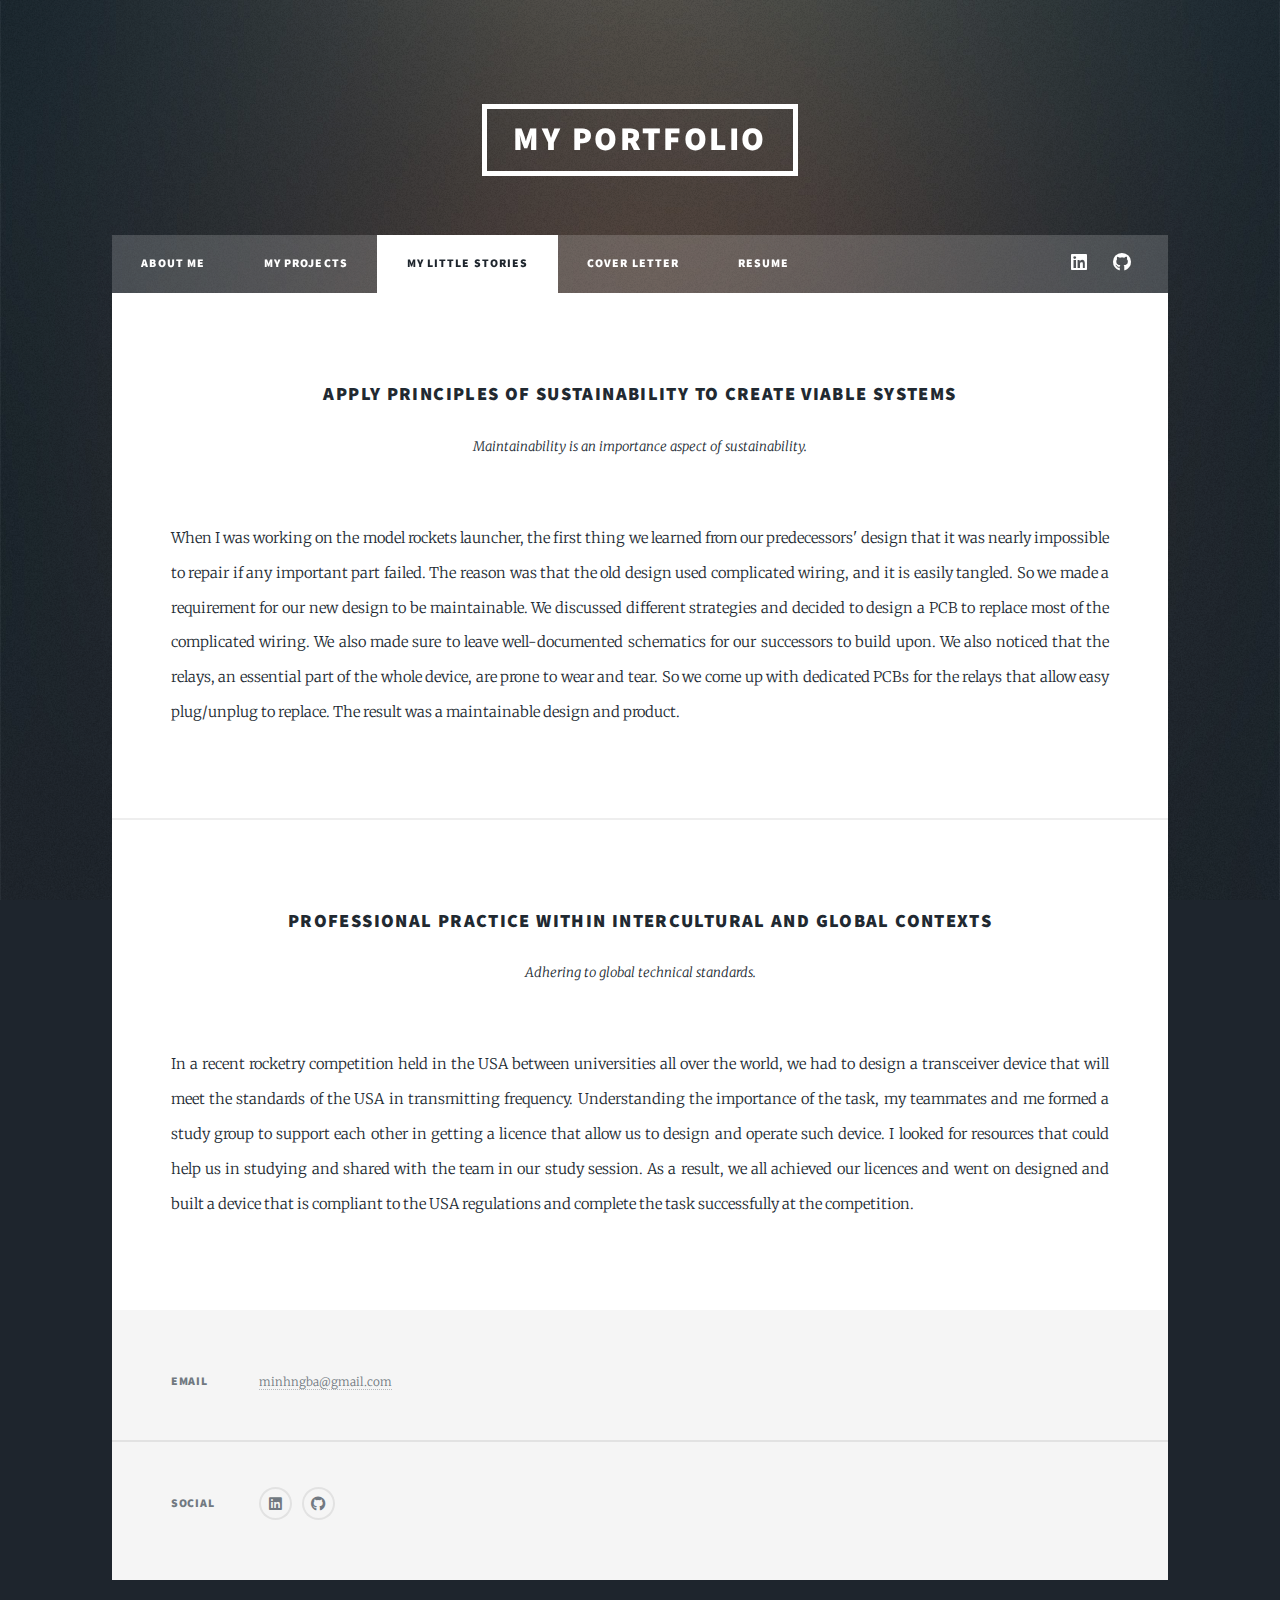
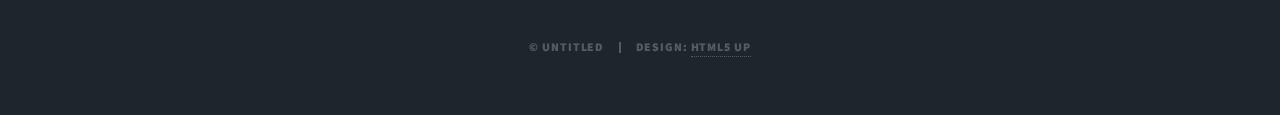
==== stories.html @ f39008ab "1st commit" ====
<!DOCTYPE HTML>
<!--
	Massively by HTML5 UP
	html5up.net | @ajlkn
	Free for personal and commercial use under the CCA 3.0 license (html5up.net/license)
-->
<html>
	<head>
		<title>My stories</title>
		<meta charset="utf-8" />
		<meta name="viewport" content="width=device-width, initial-scale=1, user-scalable=no" />
		<link rel="stylesheet" href="assets/css/main.css" />
		<noscript><link rel="stylesheet" href="assets/css/noscript.css" /></noscript>
	</head>
	<body class="is-preload">

		<!-- Wrapper -->
			<div id="wrapper">

				<!-- Header -->
					<header id="header">
						<a href="index.html" class="logo">My Portfolio</a>
					</header>

				<!-- Nav -->
				<nav id="nav">
					<ul class="links">
						<li><a href="index.html">About Me</a></li>
						<li><a href="projects.html">My Projects</a></li>
						<li class="active"><a href="stories.html">My Little Stories</a></li>
						<li><a href="https://docs.google.com/document/d/e/2PACX-1vR0PUPScKEVkSSMjcFLqyC3E52kQg5OEgjXu6veQxTFwuvLOxJtK1WjEDQee2fl2w/pub">Cover Letter</a></li>
						<li><a href="https://drive.google.com/file/d/1kwdPu90l9FGZ6EifaOuWLUGA2wlmyE1Z/view">Resume</a></li>
					</ul>
					<ul class="icons">
						<li><a href="#" class="icon brands fa-linkedin"><span class="label">Instagram</span></a></li>
						<li><a href="#" class="icon brands fa-github"><span class="label">GitHub</span></a></li>
					</ul>
				</nav>

				<!-- Main -->
					<div id="main">

						<!-- Post -->
							<section class="post">
								<header class="major">
									<h3>Apply principles of sustainability to create viable systems</h3>
									<p>Maintainability is an importance aspect of sustainability.</p>
								</header>
								<p>When I was working on the model rockets launcher, the first thing we learned from our predecessors' design that it was nearly impossible to repair if any important part failed. The reason was that the old design used complicated wiring, and it is easily tangled.
									So we made a requirement for our new design to be maintainable. We discussed different strategies and decided to design a PCB to replace most of the complicated wiring. We also made sure to leave well-documented schematics for our successors to build upon.
									We also noticed that the relays, an essential part of the whole device, are prone to wear and tear. So we come up with dedicated PCBs for the relays that allow easy plug/unplug to replace.
									The result was a maintainable design and product.</p>
							</section>
							<section class="post">
								<header class="major">
									<h3>Professional Practice within intercultural and global contexts</h3>
									<p>Adhering to global technical standards.</p>
								</header>
								<p>In a recent rocketry competition held in the USA between universities all over the world, we had to design a transceiver device that will meet the standards of the USA in transmitting frequency. Understanding the importance of the task, my teammates and me formed a study group to support each other in getting a licence that allow us to design and operate such device. I looked for resources that could help us in studying and shared with the team in our study session. As a result, we all achieved our licences and went on designed and built a device that is compliant to the USA regulations and complete the task successfully at the competition.</p>
							</section>

					</div>

				<!-- Footer -->
				<footer id="footer">
					<section class="split contact">
						<section>
							<h3>Email</h3>
							<p><a href="#">minhngba@gmail.com</a></p>
						</section>
						<section>
							<h3>Social</h3>
							<ul class="icons alt">
								<li><a href="#" class="icon brands alt fa-linkedin"><span class="label">Instagram</span></a></li>
								<li><a href="#" class="icon brands alt fa-github"><span class="label">GitHub</span></a></li>
							</ul>
						</section>
					</section>
				</footer>

			<!-- Copyright -->
				<div id="copyright">
					<ul><li>&copy; Untitled</li><li>Design: <a href="https://html5up.net">HTML5 UP</a></li></ul>
				</div>

		</div>

	<!-- Scripts -->
		<script src="assets/js/jquery.min.js"></script>
		<script src="assets/js/jquery.scrollex.min.js"></script>
		<script src="assets/js/jquery.scrolly.min.js"></script>
		<script src="assets/js/browser.min.js"></script>
		<script src="assets/js/breakpoints.min.js"></script>
		<script src="assets/js/util.js"></script>
		<script src="assets/js/main.js"></script>

</body>
</html>
---- assets/css/main.css ----
@import url(fontawesome-all.min.css);
@import url("https://fonts.googleapis.com/css?family=Merriweather:300,700,300italic,700italic|Source+Sans+Pro:900");

/*
	Massively by HTML5 UP
	html5up.net | @ajlkn
	Free for personal and commercial use under the CCA 3.0 license (html5up.net/license)
*/

html, body, div, span, applet, object,
iframe, h1, h2, h3, h4, h5, h6, p, blockquote,
pre, a, abbr, acronym, address, big, cite,
code, del, dfn, em, img, ins, kbd, q, s, samp,
small, strike, strong, sub, sup, tt, var, b,
u, i, center, dl, dt, dd, ol, ul, li, fieldset,
form, label, legend, table, caption, tbody,
tfoot, thead, tr, th, td, article, aside,
canvas, details, embed, figure, figcaption,
footer, header, hgroup, menu, nav, output, ruby,
section, summary, time, mark, audio, video {
	margin: 0;
	padding: 0;
	border: 0;
	font-size: 100%;
	font: inherit;
	vertical-align: baseline;}

article, aside, details, figcaption, figure,
footer, header, hgroup, menu, nav, section {
	display: block;}

body {
	line-height: 1;
}

ol, ul {
	list-style: none;
}

blockquote, q {
	quotes: none;
}

	blockquote:before, blockquote:after, q:before, q:after {
		content: '';
		content: none;
	}

table {
	border-collapse: collapse;
	border-spacing: 0;
}

body {
	-webkit-text-size-adjust: none;
}

mark {
	background-color: transparent;
	color: inherit;
}

input::-moz-focus-inner {
	border: 0;
	padding: 0;
}

input, select, textarea {
	-moz-appearance: none;
	-webkit-appearance: none;
	-ms-appearance: none;
	appearance: none;
}

/* Basic */

	@-ms-viewport {
		width: device-width;
	}

	body {
		-ms-overflow-style: scrollbar;
	}

	@media screen and (max-width: 480px) {

		html, body {
			min-width: 320px;
		}

	}

	html {
		box-sizing: border-box;
	}

	*, *:before, *:after {
		box-sizing: inherit;
	}

	body {
		background-color: #1e252d;
	}

		body.is-preload *, body.is-preload *:before, body.is-preload *:after {
			-moz-animation: none !important;
			-webkit-animation: none !important;
			-ms-animation: none !important;
			animation: none !important;
			-moz-transition: none !important;
			-webkit-transition: none !important;
			-ms-transition: none !important;
			transition: none !important;
		}

/* Type */

	html {
		font-size: 16pt;
	}

		@media screen and (max-width: 1680px) {

			html {
				font-size: 12pt;
			}

		}

		@media screen and (max-width: 1280px) {

			html {
				font-size: 11pt;
			}

		}

		@media screen and (max-width: 360px) {

			html {
				font-size: 10pt;
			}

		}

	body {
		color: #212931;
	}

	body, input, select, textarea {
		font-family: "Merriweather", Georgia, serif;
		font-weight: 300;
		font-size: 1rem;
		line-height: 2.375;
	}

	a {
		-moz-transition: color 0.2s ease-in-out, background-color 0.2s ease-in-out, border-color 0.2s ease-in-out, box-shadow 0.2s ease-in-out;
		-webkit-transition: color 0.2s ease-in-out, background-color 0.2s ease-in-out, border-color 0.2s ease-in-out, box-shadow 0.2s ease-in-out;
		-ms-transition: color 0.2s ease-in-out, background-color 0.2s ease-in-out, border-color 0.2s ease-in-out, box-shadow 0.2s ease-in-out;
		transition: color 0.2s ease-in-out, background-color 0.2s ease-in-out, border-color 0.2s ease-in-out, box-shadow 0.2s ease-in-out;
		border-bottom: dotted 1px;
		text-decoration: none;
	}

		a:hover {
			border-bottom-color: transparent;
		}

	strong, b {
		font-weight: 600;
	}

	em, i {
		font-style: italic;
	}

	p {
		text-align: justify;
		margin: 0 0 2rem 0;
	}

	h1, h2, h3, h4, h5, h6 {
		font-family: "Source Sans Pro", Helvetica, sans-serif;
		font-weight: 900;
		line-height: 1.5;
		letter-spacing: 0.075em;
		text-transform: uppercase;
		margin: 0 0 1rem 0;
	}

		h1 a, h2 a, h3 a, h4 a, h5 a, h6 a {
			border-bottom: 0;
			color: inherit;
			text-decoration: none;
		}

	h1 {
		font-size: 4rem;
		line-height: 1.1;
		margin: 0 0 2rem 0;
	}

	h2 {
		font-size: 1.75rem;
		line-height: 1.3;
		margin: 0 0 1.5rem 0;
	}

	h3 {
		font-size: 1.25rem;
		margin: 0 0 1.5rem 0;
	}

	h4 {
		font-size: 1rem;
	}

	h5 {
		font-size: 0.9rem;
	}

	h6 {
		font-size: 0.8rem;
	}

	sub {
		font-size: 0.8rem;
		position: relative;
		top: 0.5rem;
	}

	sup {
		font-size: 0.8rem;
		position: relative;
		top: -0.5rem;
	}

	blockquote {
		border-left: solid 4px;
		font-style: italic;
		margin: 0 0 2rem 0;
		padding: 0.5rem 0 0.5rem 2rem;
	}

	code {
		border: solid 2px;
		font-family: "Courier New", monospace;
		font-size: 0.9rem;
		margin: 0 0.25rem;
		padding: 0.25rem 0.65rem;
	}

	pre {
		-webkit-overflow-scrolling: touch;
		font-family: "Courier New", monospace;
		font-size: 0.9rem;
		margin: 0 0 2rem 0;
	}

		pre code {
			display: block;
			line-height: 1.75;
			padding: 1rem 1.5rem;
			overflow-x: auto;
		}

	hr {
		border: 0;
		border-bottom: solid 2px;
		margin: 3rem 0;
	}

		hr.major {
			margin: 5rem 0;
		}

	.align-left {
		text-align: left;
	}

	.align-center {
		text-align: center;
	}

	.align-right {
		text-align: right;
	}

	input, select, textarea {
		color: #212931;
	}

	a {
		color: #212931;
		border-bottom-color: rgba(33, 41, 49, 0.5);
	}

		a:hover {
			border-bottom-color: transparent;
			color: #18bfef !important;
		}

	strong, b {
		color: #212931;
	}

	h1, h2, h3, h4, h5, h6 {
		color: #212931;
	}

	blockquote {
		border-left-color: #eeeeee;
	}

	code {
		background: rgba(220, 220, 220, 0.25);
		border-color: #eeeeee;
	}

	hr {
		border-bottom-color: #eeeeee;
	}

/* Row */

	.row {
		display: flex;
		flex-wrap: wrap;
		box-sizing: border-box;
		align-items: stretch;
	}

		.row > * {
			box-sizing: border-box;
		}

		.row.gtr-uniform > * > :last-child {
			margin-bottom: 0;
		}

		.row.aln-left {
			justify-content: flex-start;
		}

		.row.aln-center {
			justify-content: center;
		}

		.row.aln-right {
			justify-content: flex-end;
		}

		.row.aln-top {
			align-items: flex-start;
		}

		.row.aln-middle {
			align-items: center;
		}

		.row.aln-bottom {
			align-items: flex-end;
		}

		.row > .imp {
			order: -1;
		}

		.row > .col-1 {
			width: 8.33333%;
		}

		.row > .off-1 {
			margin-left: 8.33333%;
		}

		.row > .col-2 {
			width: 16.66667%;
		}

		.row > .off-2 {
			margin-left: 16.66667%;
		}

		.row > .col-3 {
			width: 25%;
		}

		.row > .off-3 {
			margin-left: 25%;
		}

		.row > .col-4 {
			width: 33.33333%;
		}

		.row > .off-4 {
			margin-left: 33.33333%;
		}

		.row > .col-5 {
			width: 41.66667%;
		}

		.row > .off-5 {
			margin-left: 41.66667%;
		}

		.row > .col-6 {
			width: 50%;
		}

		.row > .off-6 {
			margin-left: 50%;
		}

		.row > .col-7 {
			width: 58.33333%;
		}

		.row > .off-7 {
			margin-left: 58.33333%;
		}

		.row > .col-8 {
			width: 66.66667%;
		}

		.row > .off-8 {
			margin-left: 66.66667%;
		}

		.row > .col-9 {
			width: 75%;
		}

		.row > .off-9 {
			margin-left: 75%;
		}

		.row > .col-10 {
			width: 83.33333%;
		}

		.row > .off-10 {
			margin-left: 83.33333%;
		}

		.row > .col-11 {
			width: 91.66667%;
		}

		.row > .off-11 {
			margin-left: 91.66667%;
		}

		.row > .col-12 {
			width: 100%;
		}

		.row > .off-12 {
			margin-left: 100%;
		}

		.row.gtr-0 {
			margin-top: 0;
			margin-left: 0rem;
		}

			.row.gtr-0 > * {
				padding: 0 0 0 0rem;
			}

			.row.gtr-0.gtr-uniform {
				margin-top: 0rem;
			}

				.row.gtr-0.gtr-uniform > * {
					padding-top: 0rem;
				}

		.row.gtr-25 {
			margin-top: 0;
			margin-left: -0.375rem;
		}

			.row.gtr-25 > * {
				padding: 0 0 0 0.375rem;
			}

			.row.gtr-25.gtr-uniform {
				margin-top: -0.375rem;
			}

				.row.gtr-25.gtr-uniform > * {
					padding-top: 0.375rem;
				}

		.row.gtr-50 {
			margin-top: 0;
			margin-left: -0.75rem;
		}

			.row.gtr-50 > * {
				padding: 0 0 0 0.75rem;
			}

			.row.gtr-50.gtr-uniform {
				margin-top: -0.75rem;
			}

				.row.gtr-50.gtr-uniform > * {
					padding-top: 0.75rem;
				}

		.row {
			margin-top: 0;
			margin-left: -1.5rem;
		}

			.row > * {
				padding: 0 0 0 1.5rem;
			}

			.row.gtr-uniform {
				margin-top: -1.5rem;
			}

				.row.gtr-uniform > * {
					padding-top: 1.5rem;
				}

		.row.gtr-150 {
			margin-top: 0;
			margin-left: -2.25rem;
		}

			.row.gtr-150 > * {
				padding: 0 0 0 2.25rem;
			}

			.row.gtr-150.gtr-uniform {
				margin-top: -2.25rem;
			}

				.row.gtr-150.gtr-uniform > * {
					padding-top: 2.25rem;
				}

		.row.gtr-200 {
			margin-top: 0;
			margin-left: -3rem;
		}

			.row.gtr-200 > * {
				padding: 0 0 0 3rem;
			}

			.row.gtr-200.gtr-uniform {
				margin-top: -3rem;
			}

				.row.gtr-200.gtr-uniform > * {
					padding-top: 3rem;
				}

		@media screen and (max-width: 1680px) {

			.row {
				display: flex;
				flex-wrap: wrap;
				box-sizing: border-box;
				align-items: stretch;
			}

				.row > * {
					box-sizing: border-box;
				}

				.row.gtr-uniform > * > :last-child {
					margin-bottom: 0;
				}

				.row.aln-left {
					justify-content: flex-start;
				}

				.row.aln-center {
					justify-content: center;
				}

				.row.aln-right {
					justify-content: flex-end;
				}

				.row.aln-top {
					align-items: flex-start;
				}

				.row.aln-middle {
					align-items: center;
				}

				.row.aln-bottom {
					align-items: flex-end;
				}

				.row > .imp-xlarge {
					order: -1;
				}

				.row > .col-1-xlarge {
					width: 8.33333%;
				}

				.row > .off-1-xlarge {
					margin-left: 8.33333%;
				}

				.row > .col-2-xlarge {
					width: 16.66667%;
				}

				.row > .off-2-xlarge {
					margin-left: 16.66667%;
				}

				.row > .col-3-xlarge {
					width: 25%;
				}

				.row > .off-3-xlarge {
					margin-left: 25%;
				}

				.row > .col-4-xlarge {
					width: 33.33333%;
				}

				.row > .off-4-xlarge {
					margin-left: 33.33333%;
				}

				.row > .col-5-xlarge {
					width: 41.66667%;
				}

				.row > .off-5-xlarge {
					margin-left: 41.66667%;
				}

				.row > .col-6-xlarge {
					width: 50%;
				}

				.row > .off-6-xlarge {
					margin-left: 50%;
				}

				.row > .col-7-xlarge {
					width: 58.33333%;
				}

				.row > .off-7-xlarge {
					margin-left: 58.33333%;
				}

				.row > .col-8-xlarge {
					width: 66.66667%;
				}

				.row > .off-8-xlarge {
					margin-left: 66.66667%;
				}

				.row > .col-9-xlarge {
					width: 75%;
				}

				.row > .off-9-xlarge {
					margin-left: 75%;
				}

				.row > .col-10-xlarge {
					width: 83.33333%;
				}

				.row > .off-10-xlarge {
					margin-left: 83.33333%;
				}

				.row > .col-11-xlarge {
					width: 91.66667%;
				}

				.row > .off-11-xlarge {
					margin-left: 91.66667%;
				}

				.row > .col-12-xlarge {
					width: 100%;
				}

				.row > .off-12-xlarge {
					margin-left: 100%;
				}

				.row.gtr-0 {
					margin-top: 0;
					margin-left: 0rem;
				}

					.row.gtr-0 > * {
						padding: 0 0 0 0rem;
					}

					.row.gtr-0.gtr-uniform {
						margin-top: 0rem;
					}

						.row.gtr-0.gtr-uniform > * {
							padding-top: 0rem;
						}

				.row.gtr-25 {
					margin-top: 0;
					margin-left: -0.375rem;
				}

					.row.gtr-25 > * {
						padding: 0 0 0 0.375rem;
					}

					.row.gtr-25.gtr-uniform {
						margin-top: -0.375rem;
					}

						.row.gtr-25.gtr-uniform > * {
							padding-top: 0.375rem;
						}

				.row.gtr-50 {
					margin-top: 0;
					margin-left: -0.75rem;
				}

					.row.gtr-50 > * {
						padding: 0 0 0 0.75rem;
					}

					.row.gtr-50.gtr-uniform {
						margin-top: -0.75rem;
					}

						.row.gtr-50.gtr-uniform > * {
							padding-top: 0.75rem;
						}

				.row {
					margin-top: 0;
					margin-left: -1.5rem;
				}

					.row > * {
						padding: 0 0 0 1.5rem;
					}

					.row.gtr-uniform {
						margin-top: -1.5rem;
					}

						.row.gtr-uniform > * {
							padding-top: 1.5rem;
						}

				.row.gtr-150 {
					margin-top: 0;
					margin-left: -2.25rem;
				}

					.row.gtr-150 > * {
						padding: 0 0 0 2.25rem;
					}

					.row.gtr-150.gtr-uniform {
						margin-top: -2.25rem;
					}

						.row.gtr-150.gtr-uniform > * {
							padding-top: 2.25rem;
						}

				.row.gtr-200 {
					margin-top: 0;
					margin-left: -3rem;
				}

					.row.gtr-200 > * {
						padding: 0 0 0 3rem;
					}

					.row.gtr-200.gtr-uniform {
						margin-top: -3rem;
					}

						.row.gtr-200.gtr-uniform > * {
							padding-top: 3rem;
						}

		}

		@media screen and (max-width: 1280px) {

			.row {
				display: flex;
				flex-wrap: wrap;
				box-sizing: border-box;
				align-items: stretch;
			}

				.row > * {
					box-sizing: border-box;
				}

				.row.gtr-uniform > * > :last-child {
					margin-bottom: 0;
				}

				.row.aln-left {
					justify-content: flex-start;
				}

				.row.aln-center {
					justify-content: center;
				}

				.row.aln-right {
					justify-content: flex-end;
				}

				.row.aln-top {
					align-items: flex-start;
				}

				.row.aln-middle {
					align-items: center;
				}

				.row.aln-bottom {
					align-items: flex-end;
				}

				.row > .imp-large {
					order: -1;
				}

				.row > .col-1-large {
					width: 8.33333%;
				}

				.row > .off-1-large {
					margin-left: 8.33333%;
				}

				.row > .col-2-large {
					width: 16.66667%;
				}

				.row > .off-2-large {
					margin-left: 16.66667%;
				}

				.row > .col-3-large {
					width: 25%;
				}

				.row > .off-3-large {
					margin-left: 25%;
				}

				.row > .col-4-large {
					width: 33.33333%;
				}

				.row > .off-4-large {
					margin-left: 33.33333%;
				}

				.row > .col-5-large {
					width: 41.66667%;
				}

				.row > .off-5-large {
					margin-left: 41.66667%;
				}

				.row > .col-6-large {
					width: 50%;
				}

				.row > .off-6-large {
					margin-left: 50%;
				}

				.row > .col-7-large {
					width: 58.33333%;
				}

				.row > .off-7-large {
					margin-left: 58.33333%;
				}

				.row > .col-8-large {
					width: 66.66667%;
				}

				.row > .off-8-large {
					margin-left: 66.66667%;
				}

				.row > .col-9-large {
					width: 75%;
				}

				.row > .off-9-large {
					margin-left: 75%;
				}

				.row > .col-10-large {
					width: 83.33333%;
				}

				.row > .off-10-large {
					margin-left: 83.33333%;
				}

				.row > .col-11-large {
					width: 91.66667%;
				}

				.row > .off-11-large {
					margin-left: 91.66667%;
				}

				.row > .col-12-large {
					width: 100%;
				}

				.row > .off-12-large {
					margin-left: 100%;
				}

				.row.gtr-0 {
					margin-top: 0;
					margin-left: 0rem;
				}

					.row.gtr-0 > * {
						padding: 0 0 0 0rem;
					}

					.row.gtr-0.gtr-uniform {
						margin-top: 0rem;
					}

						.row.gtr-0.gtr-uniform > * {
							padding-top: 0rem;
						}

				.row.gtr-25 {
					margin-top: 0;
					margin-left: -0.375rem;
				}

					.row.gtr-25 > * {
						padding: 0 0 0 0.375rem;
					}

					.row.gtr-25.gtr-uniform {
						margin-top: -0.375rem;
					}

						.row.gtr-25.gtr-uniform > * {
							padding-top: 0.375rem;
						}

				.row.gtr-50 {
					margin-top: 0;
					margin-left: -0.75rem;
				}

					.row.gtr-50 > * {
						padding: 0 0 0 0.75rem;
					}

					.row.gtr-50.gtr-uniform {
						margin-top: -0.75rem;
					}

						.row.gtr-50.gtr-uniform > * {
							padding-top: 0.75rem;
						}

				.row {
					margin-top: 0;
					margin-left: -1.5rem;
				}

					.row > * {
						padding: 0 0 0 1.5rem;
					}

					.row.gtr-uniform {
						margin-top: -1.5rem;
					}

						.row.gtr-uniform > * {
							padding-top: 1.5rem;
						}

				.row.gtr-150 {
					margin-top: 0;
					margin-left: -2.25rem;
				}

					.row.gtr-150 > * {
						padding: 0 0 0 2.25rem;
					}

					.row.gtr-150.gtr-uniform {
						margin-top: -2.25rem;
					}

						.row.gtr-150.gtr-uniform > * {
							padding-top: 2.25rem;
						}

				.row.gtr-200 {
					margin-top: 0;
					margin-left: -3rem;
				}

					.row.gtr-200 > * {
						padding: 0 0 0 3rem;
					}

					.row.gtr-200.gtr-uniform {
						margin-top: -3rem;
					}

						.row.gtr-200.gtr-uniform > * {
							padding-top: 3rem;
						}

		}

		@media screen and (max-width: 980px) {

			.row {
				display: flex;
				flex-wrap: wrap;
				box-sizing: border-box;
				align-items: stretch;
			}

				.row > * {
					box-sizing: border-box;
				}

				.row.gtr-uniform > * > :last-child {
					margin-bottom: 0;
				}

				.row.aln-left {
					justify-content: flex-start;
				}

				.row.aln-center {
					justify-content: center;
				}

				.row.aln-right {
					justify-content: flex-end;
				}

				.row.aln-top {
					align-items: flex-start;
				}

				.row.aln-middle {
					align-items: center;
				}

				.row.aln-bottom {
					align-items: flex-end;
				}

				.row > .imp-medium {
					order: -1;
				}

				.row > .col-1-medium {
					width: 8.33333%;
				}

				.row > .off-1-medium {
					margin-left: 8.33333%;
				}

				.row > .col-2-medium {
					width: 16.66667%;
				}

				.row > .off-2-medium {
					margin-left: 16.66667%;
				}

				.row > .col-3-medium {
					width: 25%;
				}

				.row > .off-3-medium {
					margin-left: 25%;
				}

				.row > .col-4-medium {
					width: 33.33333%;
				}

				.row > .off-4-medium {
					margin-left: 33.33333%;
				}

				.row > .col-5-medium {
					width: 41.66667%;
				}

				.row > .off-5-medium {
					margin-left: 41.66667%;
				}

				.row > .col-6-medium {
					width: 50%;
				}

				.row > .off-6-medium {
					margin-left: 50%;
				}

				.row > .col-7-medium {
					width: 58.33333%;
				}

				.row > .off-7-medium {
					margin-left: 58.33333%;
				}

				.row > .col-8-medium {
					width: 66.66667%;
				}

				.row > .off-8-medium {
					margin-left: 66.66667%;
				}

				.row > .col-9-medium {
					width: 75%;
				}

				.row > .off-9-medium {
					margin-left: 75%;
				}

				.row > .col-10-medium {
					width: 83.33333%;
				}

				.row > .off-10-medium {
					margin-left: 83.33333%;
				}

				.row > .col-11-medium {
					width: 91.66667%;
				}

				.row > .off-11-medium {
					margin-left: 91.66667%;
				}

				.row > .col-12-medium {
					width: 100%;
				}

				.row > .off-12-medium {
					margin-left: 100%;
				}

				.row.gtr-0 {
					margin-top: 0;
					margin-left: 0rem;
				}

					.row.gtr-0 > * {
						padding: 0 0 0 0rem;
					}

					.row.gtr-0.gtr-uniform {
						margin-top: 0rem;
					}

						.row.gtr-0.gtr-uniform > * {
							padding-top: 0rem;
						}

				.row.gtr-25 {
					margin-top: 0;
					margin-left: -0.375rem;
				}

					.row.gtr-25 > * {
						padding: 0 0 0 0.375rem;
					}

					.row.gtr-25.gtr-uniform {
						margin-top: -0.375rem;
					}

						.row.gtr-25.gtr-uniform > * {
							padding-top: 0.375rem;
						}

				.row.gtr-50 {
					margin-top: 0;
					margin-left: -0.75rem;
				}

					.row.gtr-50 > * {
						padding: 0 0 0 0.75rem;
					}

					.row.gtr-50.gtr-uniform {
						margin-top: -0.75rem;
					}

						.row.gtr-50.gtr-uniform > * {
							padding-top: 0.75rem;
						}

				.row {
					margin-top: 0;
					margin-left: -1.5rem;
				}

					.row > * {
						padding: 0 0 0 1.5rem;
					}

					.row.gtr-uniform {
						margin-top: -1.5rem;
					}

						.row.gtr-uniform > * {
							padding-top: 1.5rem;
						}

				.row.gtr-150 {
					margin-top: 0;
					margin-left: -2.25rem;
				}

					.row.gtr-150 > * {
						padding: 0 0 0 2.25rem;
					}

					.row.gtr-150.gtr-uniform {
						margin-top: -2.25rem;
					}

						.row.gtr-150.gtr-uniform > * {
							padding-top: 2.25rem;
						}

				.row.gtr-200 {
					margin-top: 0;
					margin-left: -3rem;
				}

					.row.gtr-200 > * {
						padding: 0 0 0 3rem;
					}

					.row.gtr-200.gtr-uniform {
						margin-top: -3rem;
					}

						.row.gtr-200.gtr-uniform > * {
							padding-top: 3rem;
						}

		}

		@media screen and (max-width: 736px) {

			.row {
				display: flex;
				flex-wrap: wrap;
				box-sizing: border-box;
				align-items: stretch;
			}

				.row > * {
					box-sizing: border-box;
				}

				.row.gtr-uniform > * > :last-child {
					margin-bottom: 0;
				}

				.row.aln-left {
					justify-content: flex-start;
				}

				.row.aln-center {
					justify-content: center;
				}

				.row.aln-right {
					justify-content: flex-end;
				}

				.row.aln-top {
					align-items: flex-start;
				}

				.row.aln-middle {
					align-items: center;
				}

				.row.aln-bottom {
					align-items: flex-end;
				}

				.row > .imp-small {
					order: -1;
				}

				.row > .col-1-small {
					width: 8.33333%;
				}

				.row > .off-1-small {
					margin-left: 8.33333%;
				}

				.row > .col-2-small {
					width: 16.66667%;
				}

				.row > .off-2-small {
					margin-left: 16.66667%;
				}

				.row > .col-3-small {
					width: 25%;
				}

				.row > .off-3-small {
					margin-left: 25%;
				}

				.row > .col-4-small {
					width: 33.33333%;
				}

				.row > .off-4-small {
					margin-left: 33.33333%;
				}

				.row > .col-5-small {
					width: 41.66667%;
				}

				.row > .off-5-small {
					margin-left: 41.66667%;
				}

				.row > .col-6-small {
					width: 50%;
				}

				.row > .off-6-small {
					margin-left: 50%;
				}

				.row > .col-7-small {
					width: 58.33333%;
				}

				.row > .off-7-small {
					margin-left: 58.33333%;
				}

				.row > .col-8-small {
					width: 66.66667%;
				}

				.row > .off-8-small {
					margin-left: 66.66667%;
				}

				.row > .col-9-small {
					width: 75%;
				}

				.row > .off-9-small {
					margin-left: 75%;
				}

				.row > .col-10-small {
					width: 83.33333%;
				}

				.row > .off-10-small {
					margin-left: 83.33333%;
				}

				.row > .col-11-small {
					width: 91.66667%;
				}

				.row > .off-11-small {
					margin-left: 91.66667%;
				}

				.row > .col-12-small {
					width: 100%;
				}

				.row > .off-12-small {
					margin-left: 100%;
				}

				.row.gtr-0 {
					margin-top: 0;
					margin-left: 0rem;
				}

					.row.gtr-0 > * {
						padding: 0 0 0 0rem;
					}

					.row.gtr-0.gtr-uniform {
						margin-top: 0rem;
					}

						.row.gtr-0.gtr-uniform > * {
							padding-top: 0rem;
						}

				.row.gtr-25 {
					margin-top: 0;
					margin-left: -0.375rem;
				}

					.row.gtr-25 > * {
						padding: 0 0 0 0.375rem;
					}

					.row.gtr-25.gtr-uniform {
						margin-top: -0.375rem;
					}

						.row.gtr-25.gtr-uniform > * {
							padding-top: 0.375rem;
						}

				.row.gtr-50 {
					margin-top: 0;
					margin-left: -0.75rem;
				}

					.row.gtr-50 > * {
						padding: 0 0 0 0.75rem;
					}

					.row.gtr-50.gtr-uniform {
						margin-top: -0.75rem;
					}

						.row.gtr-50.gtr-uniform > * {
							padding-top: 0.75rem;
						}

				.row {
					margin-top: 0;
					margin-left: -1.5rem;
				}

					.row > * {
						padding: 0 0 0 1.5rem;
					}

					.row.gtr-uniform {
						margin-top: -1.5rem;
					}

						.row.gtr-uniform > * {
							padding-top: 1.5rem;
						}

				.row.gtr-150 {
					margin-top: 0;
					margin-left: -2.25rem;
				}

					.row.gtr-150 > * {
						padding: 0 0 0 2.25rem;
					}

					.row.gtr-150.gtr-uniform {
						margin-top: -2.25rem;
					}

						.row.gtr-150.gtr-uniform > * {
							padding-top: 2.25rem;
						}

				.row.gtr-200 {
					margin-top: 0;
					margin-left: -3rem;
				}

					.row.gtr-200 > * {
						padding: 0 0 0 3rem;
					}

					.row.gtr-200.gtr-uniform {
						margin-top: -3rem;
					}

						.row.gtr-200.gtr-uniform > * {
							padding-top: 3rem;
						}

		}

		@media screen and (max-width: 480px) {

			.row {
				display: flex;
				flex-wrap: wrap;
				box-sizing: border-box;
				align-items: stretch;
			}

				.row > * {
					box-sizing: border-box;
				}

				.row.gtr-uniform > * > :last-child {
					margin-bottom: 0;
				}

				.row.aln-left {
					justify-content: flex-start;
				}

				.row.aln-center {
					justify-content: center;
				}

				.row.aln-right {
					justify-content: flex-end;
				}

				.row.aln-top {
					align-items: flex-start;
				}

				.row.aln-middle {
					align-items: center;
				}

				.row.aln-bottom {
					align-items: flex-end;
				}

				.row > .imp-xsmall {
					order: -1;
				}

				.row > .col-1-xsmall {
					width: 8.33333%;
				}

				.row > .off-1-xsmall {
					margin-left: 8.33333%;
				}

				.row > .col-2-xsmall {
					width: 16.66667%;
				}

				.row > .off-2-xsmall {
					margin-left: 16.66667%;
				}

				.row > .col-3-xsmall {
					width: 25%;
				}

				.row > .off-3-xsmall {
					margin-left: 25%;
				}

				.row > .col-4-xsmall {
					width: 33.33333%;
				}

				.row > .off-4-xsmall {
					margin-left: 33.33333%;
				}

				.row > .col-5-xsmall {
					width: 41.66667%;
				}

				.row > .off-5-xsmall {
					margin-left: 41.66667%;
				}

				.row > .col-6-xsmall {
					width: 50%;
				}

				.row > .off-6-xsmall {
					margin-left: 50%;
				}

				.row > .col-7-xsmall {
					width: 58.33333%;
				}

				.row > .off-7-xsmall {
					margin-left: 58.33333%;
				}

				.row > .col-8-xsmall {
					width: 66.66667%;
				}

				.row > .off-8-xsmall {
					margin-left: 66.66667%;
				}

				.row > .col-9-xsmall {
					width: 75%;
				}

				.row > .off-9-xsmall {
					margin-left: 75%;
				}

				.row > .col-10-xsmall {
					width: 83.33333%;
				}

				.row > .off-10-xsmall {
					margin-left: 83.33333%;
				}

				.row > .col-11-xsmall {
					width: 91.66667%;
				}

				.row > .off-11-xsmall {
					margin-left: 91.66667%;
				}

				.row > .col-12-xsmall {
					width: 100%;
				}

				.row > .off-12-xsmall {
					margin-left: 100%;
				}

				.row.gtr-0 {
					margin-top: 0;
					margin-left: 0rem;
				}

					.row.gtr-0 > * {
						padding: 0 0 0 0rem;
					}

					.row.gtr-0.gtr-uniform {
						margin-top: 0rem;
					}

						.row.gtr-0.gtr-uniform > * {
							padding-top: 0rem;
						}

				.row.gtr-25 {
					margin-top: 0;
					margin-left: -0.375rem;
				}

					.row.gtr-25 > * {
						padding: 0 0 0 0.375rem;
					}

					.row.gtr-25.gtr-uniform {
						margin-top: -0.375rem;
					}

						.row.gtr-25.gtr-uniform > * {
							padding-top: 0.375rem;
						}

				.row.gtr-50 {
					margin-top: 0;
					margin-left: -0.75rem;
				}

					.row.gtr-50 > * {
						padding: 0 0 0 0.75rem;
					}

					.row.gtr-50.gtr-uniform {
						margin-top: -0.75rem;
					}

						.row.gtr-50.gtr-uniform > * {
							padding-top: 0.75rem;
						}

				.row {
					margin-top: 0;
					margin-left: -1.5rem;
				}

					.row > * {
						padding: 0 0 0 1.5rem;
					}

					.row.gtr-uniform {
						margin-top: -1.5rem;
					}

						.row.gtr-uniform > * {
							padding-top: 1.5rem;
						}

				.row.gtr-150 {
					margin-top: 0;
					margin-left: -2.25rem;
				}

					.row.gtr-150 > * {
						padding: 0 0 0 2.25rem;
					}

					.row.gtr-150.gtr-uniform {
						margin-top: -2.25rem;
					}

						.row.gtr-150.gtr-uniform > * {
							padding-top: 2.25rem;
						}

				.row.gtr-200 {
					margin-top: 0;
					margin-left: -3rem;
				}

					.row.gtr-200 > * {
						padding: 0 0 0 3rem;
					}

					.row.gtr-200.gtr-uniform {
						margin-top: -3rem;
					}

						.row.gtr-200.gtr-uniform > * {
							padding-top: 3rem;
						}

		}

		@media screen and (max-width: 360px) {

			.row {
				display: flex;
				flex-wrap: wrap;
				box-sizing: border-box;
				align-items: stretch;
			}

				.row > * {
					box-sizing: border-box;
				}

				.row.gtr-uniform > * > :last-child {
					margin-bottom: 0;
				}

				.row.aln-left {
					justify-content: flex-start;
				}

				.row.aln-center {
					justify-content: center;
				}

				.row.aln-right {
					justify-content: flex-end;
				}

				.row.aln-top {
					align-items: flex-start;
				}

				.row.aln-middle {
					align-items: center;
				}

				.row.aln-bottom {
					align-items: flex-end;
				}

				.row > .imp-xxsmall {
					order: -1;
				}

				.row > .col-1-xxsmall {
					width: 8.33333%;
				}

				.row > .off-1-xxsmall {
					margin-left: 8.33333%;
				}

				.row > .col-2-xxsmall {
					width: 16.66667%;
				}

				.row > .off-2-xxsmall {
					margin-left: 16.66667%;
				}

				.row > .col-3-xxsmall {
					width: 25%;
				}

				.row > .off-3-xxsmall {
					margin-left: 25%;
				}

				.row > .col-4-xxsmall {
					width: 33.33333%;
				}

				.row > .off-4-xxsmall {
					margin-left: 33.33333%;
				}

				.row > .col-5-xxsmall {
					width: 41.66667%;
				}

				.row > .off-5-xxsmall {
					margin-left: 41.66667%;
				}

				.row > .col-6-xxsmall {
					width: 50%;
				}

				.row > .off-6-xxsmall {
					margin-left: 50%;
				}

				.row > .col-7-xxsmall {
					width: 58.33333%;
				}

				.row > .off-7-xxsmall {
					margin-left: 58.33333%;
				}

				.row > .col-8-xxsmall {
					width: 66.66667%;
				}

				.row > .off-8-xxsmall {
					margin-left: 66.66667%;
				}

				.row > .col-9-xxsmall {
					width: 75%;
				}

				.row > .off-9-xxsmall {
					margin-left: 75%;
				}

				.row > .col-10-xxsmall {
					width: 83.33333%;
				}

				.row > .off-10-xxsmall {
					margin-left: 83.33333%;
				}

				.row > .col-11-xxsmall {
					width: 91.66667%;
				}

				.row > .off-11-xxsmall {
					margin-left: 91.66667%;
				}

				.row > .col-12-xxsmall {
					width: 100%;
				}

				.row > .off-12-xxsmall {
					margin-left: 100%;
				}

				.row.gtr-0 {
					margin-top: 0;
					margin-left: 0rem;
				}

					.row.gtr-0 > * {
						padding: 0 0 0 0rem;
					}

					.row.gtr-0.gtr-uniform {
						margin-top: 0rem;
					}

						.row.gtr-0.gtr-uniform > * {
							padding-top: 0rem;
						}

				.row.gtr-25 {
					margin-top: 0;
					margin-left: -0.375rem;
				}

					.row.gtr-25 > * {
						padding: 0 0 0 0.375rem;
					}

					.row.gtr-25.gtr-uniform {
						margin-top: -0.375rem;
					}

						.row.gtr-25.gtr-uniform > * {
							padding-top: 0.375rem;
						}

				.row.gtr-50 {
					margin-top: 0;
					margin-left: -0.75rem;
				}

					.row.gtr-50 > * {
						padding: 0 0 0 0.75rem;
					}

					.row.gtr-50.gtr-uniform {
						margin-top: -0.75rem;
					}

						.row.gtr-50.gtr-uniform > * {
							padding-top: 0.75rem;
						}

				.row {
					margin-top: 0;
					margin-left: -1.5rem;
				}

					.row > * {
						padding: 0 0 0 1.5rem;
					}

					.row.gtr-uniform {
						margin-top: -1.5rem;
					}

						.row.gtr-uniform > * {
							padding-top: 1.5rem;
						}

				.row.gtr-150 {
					margin-top: 0;
					margin-left: -2.25rem;
				}

					.row.gtr-150 > * {
						padding: 0 0 0 2.25rem;
					}

					.row.gtr-150.gtr-uniform {
						margin-top: -2.25rem;
					}

						.row.gtr-150.gtr-uniform > * {
							padding-top: 2.25rem;
						}

				.row.gtr-200 {
					margin-top: 0;
					margin-left: -3rem;
				}

					.row.gtr-200 > * {
						padding: 0 0 0 3rem;
					}

					.row.gtr-200.gtr-uniform {
						margin-top: -3rem;
					}

						.row.gtr-200.gtr-uniform > * {
							padding-top: 3rem;
						}

		}

/* Box */

	.box {
		border: solid 2px;
		margin-bottom: 2rem;
		padding: 1.5rem;
	}

		.box > :last-child,
		.box > :last-child > :last-child,
		.box > :last-child > :last-child > :last-child {
			margin-bottom: 0;
		}

		.box.alt {
			border: 0;
			border-radius: 0;
			padding: 0;
		}

	.box {
		border-color: #eeeeee;
	}

/* Button */

	input[type="submit"],
	input[type="reset"],
	input[type="button"],
	button,
	.button {
		-moz-appearance: none;
		-webkit-appearance: none;
		-ms-appearance: none;
		appearance: none;
		-moz-transition: background-color 0.2s ease-in-out, box-shadow 0.2s ease-in-out, color 0.2s ease-in-out;
		-webkit-transition: background-color 0.2s ease-in-out, box-shadow 0.2s ease-in-out, color 0.2s ease-in-out;
		-ms-transition: background-color 0.2s ease-in-out, box-shadow 0.2s ease-in-out, color 0.2s ease-in-out;
		transition: background-color 0.2s ease-in-out, box-shadow 0.2s ease-in-out, color 0.2s ease-in-out;
		border: 0;
		border-radius: 0;
		cursor: pointer;
		display: inline-block;
		font-family: "Source Sans Pro", Helvetica, sans-serif;
		font-size: 0.8rem;
		font-weight: 900;
		letter-spacing: 0.075em;
		height: 3rem;
		line-height: 3rem;
		padding: 0 2rem;
		text-align: center;
		text-decoration: none;
		text-transform: uppercase;
		white-space: nowrap;
	}

		input[type="submit"].icon:before,
		input[type="reset"].icon:before,
		input[type="button"].icon:before,
		button.icon:before,
		.button.icon:before {
			margin-right: 0.5rem;
		}

		input[type="submit"].icon.solo,
		input[type="reset"].icon.solo,
		input[type="button"].icon.solo,
		button.icon.solo,
		.button.icon.solo {
			position: relative;
			width: 4rem;
			height: 4rem;
			line-height: 4rem;
			border-radius: 4rem;
			text-indent: 4rem;
			overflow: hidden;
			padding: 0;
			white-space: nowrap;
		}

			input[type="submit"].icon.solo:before,
			input[type="reset"].icon.solo:before,
			input[type="button"].icon.solo:before,
			button.icon.solo:before,
			.button.icon.solo:before {
				position: absolute;
				display: block;
				top: 0;
				left: 0;
				width: inherit;
				height: inherit;
				line-height: inherit;
				font-size: 1.25rem;
				margin-right: 0;
				text-align: center;
				text-indent: 0;
			}

		input[type="submit"].fit,
		input[type="reset"].fit,
		input[type="button"].fit,
		button.fit,
		.button.fit {
			width: 100%;
		}

		input[type="submit"].small,
		input[type="reset"].small,
		input[type="button"].small,
		button.small,
		.button.small {
			font-size: 0.7rem;
			height: 2.5rem;
			line-height: 2.5rem;
			padding: 0 1.5rem;
		}

		input[type="submit"].large,
		input[type="reset"].large,
		input[type="button"].large,
		button.large,
		.button.large {
			font-size: 0.9rem;
			height: 3.5rem;
			line-height: 3.5rem;
			padding: 0 2.75rem;
		}

		@media screen and (max-width: 980px) {

			input[type="submit"],
			input[type="reset"],
			input[type="button"],
			button,
			.button {
				font-size: 0.9rem;
				height: 3.25rem;
				line-height: 3.25rem;
			}

				input[type="submit"].large,
				input[type="reset"].large,
				input[type="button"].large,
				button.large,
				.button.large {
					font-size: 1rem;
					height: 3.75rem;
					line-height: 3.75rem;
				}

		}

		input[type="submit"].disabled, input[type="submit"]:disabled,
		input[type="reset"].disabled,
		input[type="reset"]:disabled,
		input[type="button"].disabled,
		input[type="button"]:disabled,
		button.disabled,
		button:disabled,
		.button.disabled,
		.button:disabled {
			pointer-events: none;
			opacity: 0.25;
		}

	input[type="submit"],
	input[type="reset"],
	input[type="button"],
	button,
	.button {
		background-color: transparent;
		box-shadow: inset 0 0 0 2px #212931;
		color: #212931 !important;
	}

		input[type="submit"]:hover,
		input[type="reset"]:hover,
		input[type="button"]:hover,
		button:hover,
		.button:hover {
			box-shadow: inset 0 0 0 2px #18bfef;
			color: #18bfef !important;
		}

		input[type="submit"].primary,
		input[type="reset"].primary,
		input[type="button"].primary,
		button.primary,
		.button.primary {
			background-color: #212931;
			box-shadow: none;
			color: #ffffff !important;
		}

			input[type="submit"].primary:hover,
			input[type="reset"].primary:hover,
			input[type="button"].primary:hover,
			button.primary:hover,
			.button.primary:hover {
				background-color: #18bfef;
			}

/* Form */

	form {
		margin: 0 0 2rem 0;
	}

		form > :last-child {
			margin-bottom: 0;
		}

		form > .fields {
			display: -moz-flex;
			display: -webkit-flex;
			display: -ms-flex;
			display: flex;
			-moz-flex-wrap: wrap;
			-webkit-flex-wrap: wrap;
			-ms-flex-wrap: wrap;
			flex-wrap: wrap;
			width: calc(100% + 3rem);
			margin: -1.5rem 0 2rem -1.5rem;
		}

			form > .fields > .field {
				-moz-flex-grow: 0;
				-webkit-flex-grow: 0;
				-ms-flex-grow: 0;
				flex-grow: 0;
				-moz-flex-shrink: 0;
				-webkit-flex-shrink: 0;
				-ms-flex-shrink: 0;
				flex-shrink: 0;
				padding: 1.5rem 0 0 1.5rem;
				width: calc(100% - 1.5rem);
			}

				form > .fields > .field.half {
					width: calc(50% - 0.75rem);
				}

				form > .fields > .field.third {
					width: calc(100%/3 - 0.5rem);
				}

				form > .fields > .field.quarter {
					width: calc(25% - 0.375rem);
				}

		@media screen and (max-width: 480px) {

			form > .fields {
				width: calc(100% + 3rem);
				margin: -1.5rem 0 2rem -1.5rem;
			}

				form > .fields > .field {
					padding: 1.5rem 0 0 1.5rem;
					width: calc(100% - 1.5rem);
				}

					form > .fields > .field.half {
						width: calc(100% - 1.5rem);
					}

					form > .fields > .field.third {
						width: calc(100% - 1.5rem);
					}

					form > .fields > .field.quarter {
						width: calc(100% - 1.5rem);
					}

		}

	label {
		display: block;
		font-family: "Source Sans Pro", Helvetica, sans-serif;
		font-weight: 900;
		line-height: 1.5;
		letter-spacing: 0.075em;
		font-size: 0.8rem;
		text-transform: uppercase;
		margin: 0 0 0.75rem 0;
	}

		@media screen and (max-width: 980px) {

			label {
				font-size: 0.9rem;
			}

		}

	input[type="text"],
	input[type="password"],
	input[type="email"],
	select,
	textarea {
		-moz-appearance: none;
		-webkit-appearance: none;
		-ms-appearance: none;
		appearance: none;
		background: transparent;
		border-radius: 0;
		border: solid 2px;
		color: inherit;
		display: block;
		outline: 0;
		padding: 0 1rem;
		text-decoration: none;
		width: 100%;
	}

		input[type="text"]:invalid,
		input[type="password"]:invalid,
		input[type="email"]:invalid,
		select:invalid,
		textarea:invalid {
			box-shadow: none;
		}

	select {
		background-size: 1.25rem;
		background-repeat: no-repeat;
		background-position: calc(100% - 1rem) center;
		height: 3rem;
		padding-right: 3rem;
		text-overflow: ellipsis;
	}

		select:focus::-ms-value {
			background-color: transparent;
		}

		select::-ms-expand {
			display: none;
		}

	input[type="text"],
	input[type="password"],
	input[type="email"],
	select {
		height: 3rem;
	}

	textarea {
		padding: 0.75rem 1rem;
	}

	input[type="checkbox"],
	input[type="radio"] {
		-moz-appearance: none;
		-webkit-appearance: none;
		-ms-appearance: none;
		appearance: none;
		display: block;
		float: left;
		margin-right: -2rem;
		opacity: 0;
		width: 1rem;
		z-index: -1;
	}

		input[type="checkbox"] + label,
		input[type="radio"] + label {
			text-decoration: none;
			cursor: pointer;
			display: inline-block;
			font-size: 1rem;
			letter-spacing: 0;
			font-family: "Merriweather", Georgia, serif;
			text-transform: none;
			font-weight: 300;
			padding-left: 2.8rem;
			padding-right: 1rem;
			position: relative;
		}

			input[type="checkbox"] + label:before,
			input[type="radio"] + label:before {
				-moz-osx-font-smoothing: grayscale;
				-webkit-font-smoothing: antialiased;
				display: inline-block;
				font-style: normal;
				font-variant: normal;
				text-rendering: auto;
				line-height: 1;
				text-transform: none !important;
				font-family: 'Font Awesome 5 Free';
				font-weight: 900;
			}

			input[type="checkbox"] + label:before,
			input[type="radio"] + label:before {
				border-radius: 0;
				border: solid 2px;
				content: '';
				display: inline-block;
				font-size: 0.8rem;
				height: 1.8rem;
				left: 0;
				line-height: 1.65rem;
				position: absolute;
				text-align: center;
				top: -0.125rem;
				width: 1.8rem;
			}

		input[type="checkbox"]:checked + label:before,
		input[type="radio"]:checked + label:before {
			content: '\f00c';
		}

	input[type="checkbox"] + label:before {
		border-radius: 0;
	}

	input[type="radio"] + label:before {
		border-radius: 100%;
	}

	::-webkit-input-placeholder {
		opacity: 1.0;
	}

	:-moz-placeholder {
		opacity: 1.0;
	}

	::-moz-placeholder {
		opacity: 1.0;
	}

	:-ms-input-placeholder {
		opacity: 1.0;
	}

	label {
		color: #212931;
	}

	input[type="text"],
	input[type="password"],
	input[type="email"],
	select,
	textarea {
		border-color: #eeeeee;
	}

		input[type="text"]:focus,
		input[type="password"]:focus,
		input[type="email"]:focus,
		select:focus,
		textarea:focus {
			border-color: #18bfef;
		}

	select {
		background-image: url("data:image/svg+xml;charset=utf8,%3Csvg xmlns='http://www.w3.org/2000/svg' width='40' height='40' preserveAspectRatio='none' viewBox='0 0 40 40'%3E%3Cpath d='M9.4,12.3l10.4,10.4l10.4-10.4c0.2-0.2,0.5-0.4,0.9-0.4c0.3,0,0.6,0.1,0.9,0.4l3.3,3.3c0.2,0.2,0.4,0.5,0.4,0.9 c0,0.4-0.1,0.6-0.4,0.9L20.7,31.9c-0.2,0.2-0.5,0.4-0.9,0.4c-0.3,0-0.6-0.1-0.9-0.4L4.3,17.3c-0.2-0.2-0.4-0.5-0.4-0.9 c0-0.4,0.1-0.6,0.4-0.9l3.3-3.3c0.2-0.2,0.5-0.4,0.9-0.4S9.1,12.1,9.4,12.3z' fill='%23eeeeee' /%3E%3C/svg%3E");
	}

		select option {
			background-color: #ffffff;
			color: #212931;
		}

	.select-wrapper:before {
		color: #eeeeee;
	}

	input[type="checkbox"] + label,
	input[type="radio"] + label {
		color: #212931;
	}

		input[type="checkbox"] + label:before,
		input[type="radio"] + label:before {
			border-color: #eeeeee;
		}

	input[type="checkbox"]:checked + label:before,
	input[type="radio"]:checked + label:before {
		background-color: #212931;
		border-color: #212931;
		color: #ffffff;
	}

	input[type="checkbox"]:focus + label:before,
	input[type="radio"]:focus + label:before {
		border-color: #18bfef;
	}

	::-webkit-input-placeholder {
		color: #909498 !important;
	}

	:-moz-placeholder {
		color: #909498 !important;
	}

	::-moz-placeholder {
		color: #909498 !important;
	}

	:-ms-input-placeholder {
		color: #909498 !important;
	}

	.formerize-placeholder {
		color: #909498 !important;
	}

/* Icon */

	.icon {
		text-decoration: none;
		border-bottom: none;
		position: relative;
	}

		.icon:before {
			-moz-osx-font-smoothing: grayscale;
			-webkit-font-smoothing: antialiased;
			display: inline-block;
			font-style: normal;
			font-variant: normal;
			text-rendering: auto;
			line-height: 1;
			text-transform: none !important;
			font-family: 'Font Awesome 5 Free';
			font-weight: 400;
		}

		.icon > .label {
			display: none;
		}

		.icon:before {
			line-height: inherit;
		}

		.icon.solid:before {
			font-weight: 900;
		}

		.icon.brands:before {
			font-family: 'Font Awesome 5 Brands';
		}

/* Image */

	.image {
		border: 0;
		display: inline-block;
		position: relative;
	}

		.image img {
			display: block;
		}

		.image.left, .image.right {
			max-width: 40%;
		}

			.image.left img, .image.right img {
				width: 100%;
			}

		.image.left {
			float: left;
			margin: 0 2rem 2rem 0;
			top: 0.75rem;
		}

		.image.right {
			float: right;
			margin: 0 0 2rem 2rem;
			top: 0.75rem;
		}

		.image.fit {
			display: block;
			margin: 2.5rem 0;
			width: 100%;
		}

			.image.fit:first-child {
				margin-top: 0;
			}

			.image.fit img {
				width: 100%;
			}

		.image.main {
			display: block;
			margin: 4rem 0;
			width: 100%;
		}

			.image.main:first-child {
				margin-top: 0;
			}

			.image.main img {
				width: 100%;
			}

		@media screen and (max-width: 736px) {

			.image.fit {
				margin: 2rem 0;
			}

			.image.main {
				margin: 2rem 0;
			}

		}

	a.image {
		overflow: hidden;
	}

		a.image img {
			-moz-transition: -moz-transform 0.2s ease-out;
			-webkit-transition: -webkit-transform 0.2s ease-out;
			-ms-transition: -ms-transform 0.2s ease-out;
			transition: transform 0.2s ease-out;
		}

		a.image:hover img {
			-moz-transform: scale(1.05);
			-webkit-transform: scale(1.05);
			-ms-transform: scale(1.05);
			transform: scale(1.05);
		}

/* Actions */

	ul.actions {
		display: -moz-flex;
		display: -webkit-flex;
		display: -ms-flex;
		display: flex;
		cursor: default;
		list-style: none;
		margin-left: -1rem;
		padding-left: 0;
	}

		ul.actions li {
			padding: 0 0 0 1rem;
			vertical-align: middle;
		}

		ul.actions.special {
			-moz-justify-content: center;
			-webkit-justify-content: center;
			-ms-justify-content: center;
			justify-content: center;
			width: 100%;
			margin-left: 0;
		}

			ul.actions.special li:first-child {
				padding-left: 0;
			}

		ul.actions.stacked {
			-moz-flex-direction: column;
			-webkit-flex-direction: column;
			-ms-flex-direction: column;
			flex-direction: column;
			margin-left: 0;
		}

			ul.actions.stacked li {
				padding: 1.3rem 0 0 0;
			}

				ul.actions.stacked li:first-child {
					padding-top: 0;
				}

		ul.actions.fit {
			width: calc(100% + 1rem);
		}

			ul.actions.fit li {
				-moz-flex-grow: 1;
				-webkit-flex-grow: 1;
				-ms-flex-grow: 1;
				flex-grow: 1;
				-moz-flex-shrink: 1;
				-webkit-flex-shrink: 1;
				-ms-flex-shrink: 1;
				flex-shrink: 1;
				width: 100%;
			}

				ul.actions.fit li > * {
					width: 100%;
				}

			ul.actions.fit.stacked {
				width: 100%;
			}

		@media screen and (max-width: 480px) {

			ul.actions:not(.fixed) {
				-moz-flex-direction: column;
				-webkit-flex-direction: column;
				-ms-flex-direction: column;
				flex-direction: column;
				margin-left: 0;
				width: 100% !important;
			}

				ul.actions:not(.fixed) li {
					-moz-flex-grow: 1;
					-webkit-flex-grow: 1;
					-ms-flex-grow: 1;
					flex-grow: 1;
					-moz-flex-shrink: 1;
					-webkit-flex-shrink: 1;
					-ms-flex-shrink: 1;
					flex-shrink: 1;
					padding: 1rem 0 0 0;
					text-align: center;
					width: 100%;
				}

					ul.actions:not(.fixed) li > * {
						width: 100%;
					}

					ul.actions:not(.fixed) li:first-child {
						padding-top: 0;
					}

					ul.actions:not(.fixed) li input[type="submit"],
					ul.actions:not(.fixed) li input[type="reset"],
					ul.actions:not(.fixed) li input[type="button"],
					ul.actions:not(.fixed) li button,
					ul.actions:not(.fixed) li .button {
						width: 100%;
					}

						ul.actions:not(.fixed) li input[type="submit"].icon:before,
						ul.actions:not(.fixed) li input[type="reset"].icon:before,
						ul.actions:not(.fixed) li input[type="button"].icon:before,
						ul.actions:not(.fixed) li button.icon:before,
						ul.actions:not(.fixed) li .button.icon:before {
							margin-left: -0.5rem;
						}

		}

/* Icons */

	ul.icons {
		cursor: default;
		list-style: none;
		padding-left: 0;
	}

		ul.icons li {
			display: inline-block;
			padding: 0 0.5rem 0 0;
			vertical-align: middle;
		}

			ul.icons li:last-child {
				padding-right: 0;
			}

			ul.icons li .icon:before {
				width: 2.25rem;
				height: 2.25rem;
				line-height: 2.25rem;
				display: inline-block;
				text-align: center;
				border-radius: 100%;
				font-size: 1.25rem;
			}

		ul.icons.alt li .icon:before {
			-moz-transition: color 0.2s ease-in-out, background-color 0.2s ease-in-out, border-color 0.2s ease-in-out, box-shadow 0.2s ease-in-out;
			-webkit-transition: color 0.2s ease-in-out, background-color 0.2s ease-in-out, border-color 0.2s ease-in-out, box-shadow 0.2s ease-in-out;
			-ms-transition: color 0.2s ease-in-out, background-color 0.2s ease-in-out, border-color 0.2s ease-in-out, box-shadow 0.2s ease-in-out;
			transition: color 0.2s ease-in-out, background-color 0.2s ease-in-out, border-color 0.2s ease-in-out, box-shadow 0.2s ease-in-out;
			font-size: 1rem;
		}

/* List */

	ol {
		list-style: decimal;
		margin: 0 0 2rem 0;
		padding-left: 1.25rem;
	}

		ol li {
			padding-left: 0.25rem;
		}

	ul {
		list-style: disc;
		margin: 0 0 2rem 0;
		padding-left: 1rem;
	}

		ul li {
			padding-left: 0.5rem;
		}

		ul.divided {
			list-style: none;
			padding-left: 0;
		}

			ul.divided li {
				border-top: solid 1px;
				padding: 0.5rem 0;
			}

				ul.divided li:first-child {
					border-top: 0;
					padding-top: 0;
				}

	dl {
		margin: 0 0 2rem 0;
	}

		dl dt {
			display: block;
			font-weight: 600;
			margin: 0 0 1rem 0;
		}

		dl dd {
			margin-left: 2rem;
		}

	ul.divided li {
		border-top-color: #eeeeee;
	}

	ul.icons li a.icon:hover:before {
		color: #18bfef;
	}

	ul.icons.alt li .icon:before {
		box-shadow: inset 0 0 0 2px #eeeeee;
	}

	ul.icons.alt li a.icon:hover:before {
		box-shadow: inset 0 0 0 2px #18bfef;
	}

/* Section/Article */

	section.special, article.special {
		text-align: center;
	}

	header {
		cursor: default;
	}

		header > .date {
			display: block;
			font-size: 0.8rem;
			height: 1;
			margin: 0 0 1rem 0;
			position: relative;
		}

		header > p {
			font-style: italic;
		}

		header > h1 + p {
			font-size: 1.1rem;
			margin-top: -0.5rem;
			line-height: 2;
		}

		header > h2 + p {
			font-size: 1rem;
			margin-top: -0.75rem;
		}

		header > h3 + p {
			font-size: 0.9rem;
			margin-top: -0.75rem;
		}

		header > h4 + p {
			font-size: 0.8rem;
			margin-top: -0.75rem;
		}

		header.major {
			margin: 0 0 4rem 0;
			text-align: center;
		}

			header.major > :last-child {
				margin-bottom: 0;
			}

			header.major > p {
				margin-top: 0;
				text-align: center;
			}

			header.major > .date {
				font-size: 1rem;
				margin: 0 0 4rem 0;
			}

				header.major > .date:before, header.major > .date:after {
					content: '';
					display: block;
					position: absolute;
					top: 50%;
					width: calc(50% - 6rem);
					border-top: solid 2px;
				}

				header.major > .date:before {
					left: 0;
				}

				header.major > .date:after {
					right: 0;
				}

		@media screen and (max-width: 980px) {

			header br {
				display: none;
			}

		}

		@media screen and (max-width: 736px) {

			header.major {
				margin: 0 0 2rem 0;
			}

		}

	header.major .date:before, header.major .date:after {
		border-top-color: #eeeeee;
	}

/* Table */

	.table-wrapper {
		-webkit-overflow-scrolling: touch;
		overflow-x: auto;
	}

	table {
		margin: 0 0 2rem 0;
		width: 100%;
	}

		table tbody tr {
			border: solid 1px;
			border-left: 0;
			border-right: 0;
		}

		table td {
			padding: 0.75rem 0.75rem;
		}

		table th {
			font-family: "Source Sans Pro", Helvetica, sans-serif;
			font-size: 0.8rem;
			font-weight: 900;
			letter-spacing: 0.075em;
			line-height: 1.5;
			padding: 0 0.75rem 0.75rem 0.75rem;
			text-align: left;
			text-transform: uppercase;
		}

			@media screen and (max-width: 980px) {

				table th {
					font-size: 0.9rem;
				}

			}

		table thead {
			border-bottom: solid 2px;
		}

		table tfoot {
			border-top: solid 2px;
		}

		table.alt {
			border-collapse: separate;
		}

			table.alt tbody tr td {
				border: solid 1px;
				border-left-width: 0;
				border-top-width: 0;
			}

				table.alt tbody tr td:first-child {
					border-left-width: 1px;
				}

			table.alt tbody tr:first-child td {
				border-top-width: 1px;
			}

			table.alt thead {
				border-bottom: 0;
			}

			table.alt tfoot {
				border-top: 0;
			}

	table tbody tr {
		border-color: #eeeeee;
	}

		table tbody tr:nth-child(2n + 1) {
			background-color: rgba(220, 220, 220, 0.25);
		}

	table th {
		color: #212931;
	}

	table thead {
		border-bottom-color: #eeeeee;
	}

	table tfoot {
		border-top-color: #eeeeee;
	}

	table.alt tbody tr td {
		border-color: #eeeeee;
	}

/* Pagination */

	.pagination {
		display: -moz-inline-flex;
		display: -webkit-inline-flex;
		display: -ms-inline-flex;
		display: inline-flex;
		-moz-user-select: none;
		-webkit-user-select: none;
		-ms-user-select: none;
		user-select: none;
		cursor: default;
		list-style: none;
		margin: 0 0 2rem 2px;
		padding: 0;
	}

		.pagination a, .pagination span {
			-moz-transition: background-color 0.2s ease-in-out, border-color 0.2s ease-in-out, box-shadow 0.2s ease-in-out, color 0.2s ease-in-out;
			-webkit-transition: background-color 0.2s ease-in-out, border-color 0.2s ease-in-out, box-shadow 0.2s ease-in-out, color 0.2s ease-in-out;
			-ms-transition: background-color 0.2s ease-in-out, border-color 0.2s ease-in-out, box-shadow 0.2s ease-in-out, color 0.2s ease-in-out;
			transition: background-color 0.2s ease-in-out, border-color 0.2s ease-in-out, box-shadow 0.2s ease-in-out, color 0.2s ease-in-out;
			border: solid 2px;
			display: inline-block;
			font-family: "Source Sans Pro", Helvetica, sans-serif;
			font-size: 0.8rem;
			font-weight: 900;
			height: 3rem;
			letter-spacing: 0.075em;
			line-height: calc(3rem - 4px);
			margin-left: -2px;
			min-width: 3rem;
			position: relative;
			text-align: center;
			text-decoration: none;
			text-transform: uppercase;
		}

		.pagination .next, .pagination .previous {
			text-decoration: none;
			padding: 0 1.75rem;
		}

			.pagination .next:before, .pagination .previous:before {
				-moz-osx-font-smoothing: grayscale;
				-webkit-font-smoothing: antialiased;
				display: inline-block;
				font-style: normal;
				font-variant: normal;
				text-rendering: auto;
				line-height: 1;
				text-transform: none !important;
				font-family: 'Font Awesome 5 Free';
				font-weight: 900;
			}

			.pagination .next:before, .pagination .previous:before {
				display: inline-block;
				color: inherit !important;
				line-height: inherit;
			}

		.pagination .previous:before {
			content: '\f104';
			margin-right: 0.9375em;
		}

		.pagination .next:before {
			content: '\f105';
			float: right;
			margin-left: 0.9375em;
		}

		@media screen and (max-width: 980px) {

			.pagination a, .pagination span {
				font-size: 0.9rem;
			}

		}

		@media screen and (max-width: 480px) {

			.pagination .page, .pagination .extra {
				display: none;
			}

		}

	.pagination a, .pagination span {
		border-color: #eeeeee;
	}

	.pagination a {
		color: #212931 !important;
	}

		.pagination a:hover {
			color: #18bfef !important;
			border-color: #18bfef;
			z-index: 1;
		}

			.pagination a:hover + a,
			.pagination a:hover + span {
				border-left-color: #18bfef;
			}

		.pagination a.active {
			background-color: #eeeeee;
		}

	.pagination span {
		color: #eeeeee;
	}

/* Wrapper */

	#wrapper {
		-moz-transition: opacity 0.5s ease;
		-webkit-transition: opacity 0.5s ease;
		-ms-transition: opacity 0.5s ease;
		transition: opacity 0.5s ease;
		position: relative;
		z-index: 1;
		overflow: hidden;
	}

		#wrapper > .bg {
			position: absolute;
			top: 0;
			left: 0;
			width: 100%;
			height: 100%;
			background-color: #212931;
			background-image: url("../../images/overlay.png"), linear-gradient(0deg, rgba(0, 0, 0, 0.1), rgba(0, 0, 0, 0.1)), url("../../images/bg.jpg");
			background-size: auto,								auto,														100% auto;
			background-position: center,								center,														top center;
			background-repeat: repeat,								no-repeat,													no-repeat;
			background-attachment: scroll,								scroll,														scroll;
			z-index: -1;
		}

			#wrapper > .bg.fixed {
				position: fixed;
				width: 100vw;
				height: 100vh;
			}

		#wrapper.fade-in:before {
			pointer-events: none;
			-moz-transition: opacity 1s ease-in-out;
			-webkit-transition: opacity 1s ease-in-out;
			-ms-transition: opacity 1s ease-in-out;
			transition: opacity 1s ease-in-out;
			-moz-transition-delay: 0.75s;
			-webkit-transition-delay: 0.75s;
			-ms-transition-delay: 0.75s;
			transition-delay: 0.75s;
			background: #1e252d;
			content: '';
			display: block;
			height: 100%;
			left: 0;
			opacity: 0;
			position: fixed;
			top: 0;
			width: 100%;
		}

		body.is-preload #wrapper.fade-in:before {
			opacity: 1;
		}

		@media screen and (orientation: portrait) {

			#wrapper > .bg {
				background-size: auto,								auto,														auto 175%;
			}

		}

/* Intro */

	#intro {
		color: #ffffff;
		padding: 8rem 4rem 6rem 4rem ;
		-moz-align-items: center;
		-webkit-align-items: center;
		-ms-align-items: center;
		align-items: center;
		display: -moz-flex;
		display: -webkit-flex;
		display: -ms-flex;
		display: flex;
		-moz-flex-direction: column;
		-webkit-flex-direction: column;
		-ms-flex-direction: column;
		flex-direction: column;
		-moz-justify-content: -moz-flex-end;
		-webkit-justify-content: -webkit-flex-end;
		-ms-justify-content: -ms-flex-end;
		justify-content: flex-end;
		-moz-transition: opacity 1s ease, -moz-transform 1s ease;
		-webkit-transition: opacity 1s ease, -webkit-transform 1s ease;
		-ms-transition: opacity 1s ease, -ms-transform 1s ease;
		transition: opacity 1s ease, transform 1s ease;
		position: relative;
		cursor: default;
		text-align: center;
		z-index: 1;
		min-height: 100vh;
	}

		#intro input, #intro select, #intro textarea {
			color: #ffffff;
		}

		#intro a {
			color: #ffffff;
			border-bottom-color: rgba(255, 255, 255, 0.5);
		}

			#intro a:hover {
				border-bottom-color: transparent;
				color: #18bfef !important;
			}

		#intro strong, #intro b {
			color: #ffffff;
		}

		#intro h1, #intro h2, #intro h3, #intro h4, #intro h5, #intro h6 {
			color: #ffffff;
		}

		#intro blockquote {
			border-left-color: #ffffff;
		}

		#intro code {
			background: rgba(255, 255, 255, 0.075);
			border-color: #ffffff;
		}

		#intro hr {
			border-bottom-color: #ffffff;
		}

		#intro input[type="submit"],
		#intro input[type="reset"],
		#intro input[type="button"],
		#intro button,
		#intro .button {
			background-color: transparent;
			box-shadow: inset 0 0 0 2px #ffffff;
			color: #ffffff !important;
		}

			#intro input[type="submit"]:hover,
			#intro input[type="reset"]:hover,
			#intro input[type="button"]:hover,
			#intro button:hover,
			#intro .button:hover {
				box-shadow: inset 0 0 0 2px #18bfef;
				color: #18bfef !important;
			}

			#intro input[type="submit"].primary,
			#intro input[type="reset"].primary,
			#intro input[type="button"].primary,
			#intro button.primary,
			#intro .button.primary {
				background-color: #ffffff;
				box-shadow: none;
				color: #1e252d !important;
			}

				#intro input[type="submit"].primary:hover,
				#intro input[type="reset"].primary:hover,
				#intro input[type="button"].primary:hover,
				#intro button.primary:hover,
				#intro .button.primary:hover {
					background-color: #18bfef;
				}

		#intro h1 {
			font-size: 5rem;
			line-height: 1;
		}

		#intro p {
			font-size: 1.25rem;
			font-style: italic;
			margin-top: -0.25rem;
			text-align: center;
		}

		#intro + #header {
			margin-top: -20rem;
		}

			#intro + #header .logo {
				-moz-transform: translateY(2rem);
				-webkit-transform: translateY(2rem);
				-ms-transform: translateY(2rem);
				transform: translateY(2rem);
				opacity: 0;
				visibility: hidden;
			}

		#intro.hidden {
			pointer-events: none;
			-moz-transform: translateY(2rem);
			-webkit-transform: translateY(2rem);
			-ms-transform: translateY(2rem);
			transform: translateY(2rem);
			-moz-transition: opacity 0.5s ease, -moz-transform 0.5s ease, visibility 0.5s;
			-webkit-transition: opacity 0.5s ease, -webkit-transform 0.5s ease, visibility 0.5s;
			-ms-transition: opacity 0.5s ease, -ms-transform 0.5s ease, visibility 0.5s;
			transition: opacity 0.5s ease, transform 0.5s ease, visibility 0.5s;
			opacity: 0;
			visibility: hidden;
		}

			#intro.hidden + #header .logo {
				-moz-transform: translateY(0);
				-webkit-transform: translateY(0);
				-ms-transform: translateY(0);
				transform: translateY(0);
				opacity: 1;
				visibility: visible;
			}

		body.is-preload #intro {
			-moz-transform: translateY(2rem);
			-webkit-transform: translateY(2rem);
			-ms-transform: translateY(2rem);
			transform: translateY(2rem);
			opacity: 0;
		}

			body.is-preload #intro:not(.hidden) + #header + #nav {
				-moz-transform: translateY(4rem);
				-webkit-transform: translateY(4rem);
				-ms-transform: translateY(4rem);
				transform: translateY(4rem);
				opacity: 0;
			}

		@media screen and (max-width: 980px) {

			#intro {
				padding: 4rem 4rem 2rem 4rem ;
				min-height: 90vh;
			}

				#intro p br {
					display: none;
				}

				#intro + #header {
					margin-top: -14rem;
				}

		}

		@media screen and (max-width: 736px) {

			#intro {
				padding: 3rem 2rem 1rem 2rem ;
				min-height: 80vh;
			}

				#intro h1 {
					font-size: 3.25rem;
					line-height: 1.1;
					margin-bottom: 1rem;
				}

				#intro p {
					font-size: 1rem;
					margin-top: 0rem;
				}

				#intro .actions {
					display: none;
				}

		}

/* Header */

	#header {
		color: #ffffff;
		-moz-align-items: center;
		-webkit-align-items: center;
		-ms-align-items: center;
		align-items: center;
		display: -moz-flex;
		display: -webkit-flex;
		display: -ms-flex;
		display: flex;
		-moz-flex-direction: column;
		-webkit-flex-direction: column;
		-ms-flex-direction: column;
		flex-direction: column;
		-moz-justify-content: -moz-flex-end;
		-webkit-justify-content: -webkit-flex-end;
		-ms-justify-content: -ms-flex-end;
		justify-content: flex-end;
		pointer-events: none;
		-moz-user-select: none;
		-webkit-user-select: none;
		-ms-user-select: none;
		user-select: none;
		height: 20rem;
		padding-bottom: 8rem;
		position: relative;
		text-align: center;
		z-index: 2;
	}

		#header input, #header select, #header textarea {
			color: #ffffff;
		}

		#header a {
			color: #ffffff;
			border-bottom-color: rgba(255, 255, 255, 0.5);
		}

			#header a:hover {
				border-bottom-color: transparent;
				color: #18bfef !important;
			}

		#header strong, #header b {
			color: #ffffff;
		}

		#header h1, #header h2, #header h3, #header h4, #header h5, #header h6 {
			color: #ffffff;
		}

		#header blockquote {
			border-left-color: #ffffff;
		}

		#header code {
			background: rgba(255, 255, 255, 0.075);
			border-color: #ffffff;
		}

		#header hr {
			border-bottom-color: #ffffff;
		}

		#header .logo {
			-moz-transition: border-color 0.2s ease-in-out, color 0.2s ease-in-out, opacity 0.5s ease, -moz-transform 0.5s ease, visibility 0.5s;
			-webkit-transition: border-color 0.2s ease-in-out, color 0.2s ease-in-out, opacity 0.5s ease, -webkit-transform 0.5s ease, visibility 0.5s;
			-ms-transition: border-color 0.2s ease-in-out, color 0.2s ease-in-out, opacity 0.5s ease, -ms-transform 0.5s ease, visibility 0.5s;
			transition: border-color 0.2s ease-in-out, color 0.2s ease-in-out, opacity 0.5s ease, transform 0.5s ease, visibility 0.5s;
			pointer-events: auto;
			border-style: solid;
			border-color: #ffffff;
			border-width: 5px !important;
			font-family: "Source Sans Pro", Helvetica, sans-serif;
			font-size: 2.25rem;
			font-weight: 900;
			letter-spacing: 0.075em;
			line-height: 1;
			padding: 1rem 1.75rem;
			text-transform: uppercase;
			visibility: visible;
		}

			#header .logo:hover {
				border-color: #18bfef !important;
				color: #18bfef !important;
			}

		@media screen and (max-width: 980px) {

			#header {
				height: 14rem;
				padding-bottom: 4rem;
			}

		}

		@media screen and (max-width: 736px) {

			#header {
				padding-bottom: 3rem;
			}

				#header .logo {
					font-size: 1.75rem;
					border-width: 3px !important;
				}

		}

/* Nav */

	#nav {
		color: #ffffff;
		display: -moz-flex;
		display: -webkit-flex;
		display: -ms-flex;
		display: flex;
		-moz-transition: -moz-transform 1s ease, opacity 1s ease;
		-webkit-transition: -webkit-transform 1s ease, opacity 1s ease;
		-ms-transition: -ms-transform 1s ease, opacity 1s ease;
		transition: transform 1s ease, opacity 1s ease;
		background: rgba(255, 255, 255, 0.175);
		height: 4rem;
		line-height: 4rem;
		margin: -4rem auto 0 auto;
		overflow: hidden;
		padding: 0 2rem 0 0;
		position: relative;
		width: calc(100% - 4rem);
		max-width: 72rem;
		z-index: 2;
	}

		#nav ul.divided li {
			border-top-color: #ffffff;
		}

		#nav ul.icons li a.icon:hover:before {
			color: #18bfef;
		}

		#nav ul.icons.alt li .icon:before {
			box-shadow: inset 0 0 0 2px #ffffff;
		}

		#nav ul.icons.alt li a.icon:hover:before {
			box-shadow: inset 0 0 0 2px #18bfef;
		}

		#nav input, #nav select, #nav textarea {
			color: #ffffff;
		}

		#nav a {
			color: #ffffff;
			border-bottom-color: rgba(255, 255, 255, 0.5);
		}

			#nav a:hover {
				border-bottom-color: transparent;
				color: #18bfef !important;
			}

		#nav strong, #nav b {
			color: #ffffff;
		}

		#nav h1, #nav h2, #nav h3, #nav h4, #nav h5, #nav h6 {
			color: #ffffff;
		}

		#nav blockquote {
			border-left-color: #ffffff;
		}

		#nav code {
			background: rgba(255, 255, 255, 0.075);
			border-color: #ffffff;
		}

		#nav hr {
			border-bottom-color: #ffffff;
		}

		#nav ul.links {
			display: -moz-flex;
			display: -webkit-flex;
			display: -ms-flex;
			display: flex;
			-moz-flex-grow: 1;
			-webkit-flex-grow: 1;
			-ms-flex-grow: 1;
			flex-grow: 1;
			-moz-flex-shrink: 1;
			-webkit-flex-shrink: 1;
			-ms-flex-shrink: 1;
			flex-shrink: 1;
			font-family: "Source Sans Pro", Helvetica, sans-serif;
			font-weight: 900;
			letter-spacing: 0.075em;
			list-style: none;
			margin-bottom: 0;
			padding-left: 0;
			text-transform: uppercase;
		}

			#nav ul.links li {
				display: block;
				padding-left: 0;
			}

				#nav ul.links li a {
					-moz-transition: background-color 0.2s ease-in-out, color 0.2s ease-in-out;
					-webkit-transition: background-color 0.2s ease-in-out, color 0.2s ease-in-out;
					-ms-transition: background-color 0.2s ease-in-out, color 0.2s ease-in-out;
					transition: background-color 0.2s ease-in-out, color 0.2s ease-in-out;
					display: block;
					font-size: 0.8rem;
					outline: none;
					padding: 0 2rem;
				}

					#nav ul.links li a:hover {
						color: inherit !important;
						background-color: rgba(255, 255, 255, 0.1);
					}

				#nav ul.links li.active {
					background-color: #ffffff;
				}

					#nav ul.links li.active a {
						color: #1e252d;
					}

						#nav ul.links li.active a:hover {
							color: #18bfef !important;
						}

		#nav ul.icons {
			-moz-flex-grow: 0;
			-webkit-flex-grow: 0;
			-ms-flex-grow: 0;
			flex-grow: 0;
			-moz-flex-shrink: 0;
			-webkit-flex-shrink: 0;
			-ms-flex-shrink: 0;
			flex-shrink: 0;
			margin-bottom: 0;
		}

		@media screen and (max-width: 980px) {

			#nav {
				display: none;
			}

		}

/* Main */

	#main {
		background-color: #ffffff;
		position: relative;
		margin: 0 auto;
		width: calc(100% - 4rem);
		max-width: 72rem;
		z-index: 2;
	}

		#main > * {
			padding: 4rem 4rem 2rem 4rem ;
			border-top: solid 2px #eeeeee;
			margin: 0;
		}

			#main > *:first-child {
				border-top: 0;
			}

		#main > footer {
			text-align: center;
		}

		#main > .post {
			padding: 8rem 8rem 6rem 8rem ;
		}

			#main > .post header.major > .date {
				margin-top: -2rem;
			}

			#main > .post header.major > h1, #main > .post header.major h2 {
				font-size: 3rem;
				line-height: 1.1;
				margin: 0 0 2rem 0;
			}

			#main > .post.featured {
				text-align: center;
			}

			@media screen and (max-width: 1280px) {

				#main > .post {
					padding: 6rem 4rem 4rem 4rem ;
				}

			}

			@media screen and (max-width: 736px) {

				#main > .post {
					padding: 4rem 2rem 2rem 2rem ;
				}

					#main > .post header.major > .date {
						margin-top: -1rem;
						margin-bottom: 2rem;
					}

					#main > .post header.major > h1, #main > .post header.major h2 {
						font-size: 2.5rem;
						line-height: 1.2;
						margin: 0 0 1.5rem 0;
					}

			}

		#main > .posts {
			display: -moz-flex;
			display: -webkit-flex;
			display: -ms-flex;
			display: flex;
			-moz-flex-wrap: wrap;
			-webkit-flex-wrap: wrap;
			-ms-flex-wrap: wrap;
			flex-wrap: wrap;
			-moz-align-items: -moz-stretch;
			-webkit-align-items: -webkit-stretch;
			-ms-align-items: -ms-stretch;
			align-items: stretch;
			text-align: center;
			width: 100%;
			padding: 0;
		}

			#main > .posts > * {
				-moz-flex-shrink: 1;
				-webkit-flex-shrink: 1;
				-ms-flex-shrink: 1;
				flex-shrink: 1;
				-moz-flex-grow: 0;
				-webkit-flex-grow: 0;
				-ms-flex-grow: 0;
				flex-grow: 0;
			}

			#main > .posts > * {
				width: 50%;
			}

			#main > .posts > * {
				padding: 4rem;
				width: 50%;
			}

			#main > .posts > article {
				border-color: #eeeeee;
				border-left-width: 2px;
				border-style: solid;
				border-top-width: 2px;
				text-align: center;
			}

				#main > .posts > article > :last-child {
					margin-bottom: 0;
				}

				#main > .posts > article:nth-child(2n - 1) {
					border-left-width: 0;
				}

				#main > .posts > article:nth-child(-n + 2) {
					border-top-width: 0;
				}

			@media screen and (max-width: 980px) {

				#main > .posts > * {
					width: 50%;
				}

				#main > .posts > * {
					padding: 2.5rem;
					width: 50%;
				}

			}

			@media screen and (max-width: 736px) {

				#main > .posts > * {
					width: 100%;
				}

				#main > .posts > * {
					padding: 2rem;
					width: 100%;
				}

				#main > .posts > article:nth-child(2n - 1) {
					border-left-width: 2px;
				}

				#main > .posts > article:nth-child(-n + 2) {
					border-top-width: 2px;
				}

				#main > .posts > article:nth-child(n) {
					border-left-width: 0;
				}

				#main > .posts > article:nth-child(-n + 1) {
					border-top-width: 0;
				}

				#main > .posts > article .image {
					max-width: 25rem;
					margin-left: auto;
					margin-right: auto;
				}

			}

		@media screen and (max-width: 736px) {

			#main > * {
				padding: 2rem 2rem 0.1rem 2rem ;
			}

		}

		@media screen and (max-width: 480px) {

			#main {
				width: 100%;
			}

		}

/* Footer */

	#footer {
		color: #717981;
		display: -moz-flex;
		display: -webkit-flex;
		display: -ms-flex;
		display: flex;
		background-color: #f5f5f5;
		color: #909498;
		cursor: default;
		position: relative;
		margin: 0 auto;
		width: calc(100% - 4rem);
		max-width: 72rem;
		z-index: 2;
	}

		#footer input, #footer select, #footer textarea {
			color: #717981;
		}

		#footer a {
			color: #717981;
			border-bottom-color: rgba(113, 121, 129, 0.5);
		}

			#footer a:hover {
				border-bottom-color: transparent;
				color: #18bfef !important;
			}

		#footer strong, #footer b {
			color: #717981;
		}

		#footer h1, #footer h2, #footer h3, #footer h4, #footer h5, #footer h6 {
			color: #717981;
		}

		#footer blockquote {
			border-left-color: #e2e2e2;
		}

		#footer code {
			background: rgba(220, 220, 220, 0.5);
			border-color: #e2e2e2;
		}

		#footer hr {
			border-bottom-color: #e2e2e2;
		}

		#footer .box {
			border-color: #e2e2e2;
		}

		#footer input[type="submit"],
		#footer input[type="reset"],
		#footer input[type="button"],
		#footer button,
		#footer .button {
			background-color: transparent;
			box-shadow: inset 0 0 0 2px #717981;
			color: #717981 !important;
		}

			#footer input[type="submit"]:hover,
			#footer input[type="reset"]:hover,
			#footer input[type="button"]:hover,
			#footer button:hover,
			#footer .button:hover {
				box-shadow: inset 0 0 0 2px #18bfef;
				color: #18bfef !important;
			}

			#footer input[type="submit"].primary,
			#footer input[type="reset"].primary,
			#footer input[type="button"].primary,
			#footer button.primary,
			#footer .button.primary {
				background-color: #717981;
				box-shadow: none;
				color: #f5f5f5 !important;
			}

				#footer input[type="submit"].primary:hover,
				#footer input[type="reset"].primary:hover,
				#footer input[type="button"].primary:hover,
				#footer button.primary:hover,
				#footer .button.primary:hover {
					background-color: #18bfef;
				}

		#footer label {
			color: #717981;
		}

		#footer input[type="text"],
		#footer input[type="password"],
		#footer input[type="email"],
		#footer select,
		#footer textarea {
			border-color: #e2e2e2;
		}

			#footer input[type="text"]:focus,
			#footer input[type="password"]:focus,
			#footer input[type="email"]:focus,
			#footer select:focus,
			#footer textarea:focus {
				border-color: #18bfef;
			}

		#footer select {
			background-image: url("data:image/svg+xml;charset=utf8,%3Csvg xmlns='http://www.w3.org/2000/svg' width='40' height='40' preserveAspectRatio='none' viewBox='0 0 40 40'%3E%3Cpath d='M9.4,12.3l10.4,10.4l10.4-10.4c0.2-0.2,0.5-0.4,0.9-0.4c0.3,0,0.6,0.1,0.9,0.4l3.3,3.3c0.2,0.2,0.4,0.5,0.4,0.9 c0,0.4-0.1,0.6-0.4,0.9L20.7,31.9c-0.2,0.2-0.5,0.4-0.9,0.4c-0.3,0-0.6-0.1-0.9-0.4L4.3,17.3c-0.2-0.2-0.4-0.5-0.4-0.9 c0-0.4,0.1-0.6,0.4-0.9l3.3-3.3c0.2-0.2,0.5-0.4,0.9-0.4S9.1,12.1,9.4,12.3z' fill='%23e2e2e2' /%3E%3C/svg%3E");
		}

			#footer select option {
				background-color: #f5f5f5;
				color: #717981;
			}

		#footer .select-wrapper:before {
			color: #e2e2e2;
		}

		#footer input[type="checkbox"] + label,
		#footer input[type="radio"] + label {
			color: #717981;
		}

			#footer input[type="checkbox"] + label:before,
			#footer input[type="radio"] + label:before {
				border-color: #e2e2e2;
			}

		#footer input[type="checkbox"]:checked + label:before,
		#footer input[type="radio"]:checked + label:before {
			background-color: #717981;
			border-color: #717981;
			color: #f5f5f5;
		}

		#footer input[type="checkbox"]:focus + label:before,
		#footer input[type="radio"]:focus + label:before {
			border-color: #18bfef;
		}

		#footer ::-webkit-input-placeholder {
			color: #b3b7bb !important;
		}

		#footer :-moz-placeholder {
			color: #b3b7bb !important;
		}

		#footer ::-moz-placeholder {
			color: #b3b7bb !important;
		}

		#footer :-ms-input-placeholder {
			color: #b3b7bb !important;
		}

		#footer .formerize-placeholder {
			color: #b3b7bb !important;
		}

		#footer ul.divided li {
			border-top-color: #e2e2e2;
		}

		#footer ul.icons li a.icon:hover:before {
			color: #18bfef;
		}

		#footer ul.icons.alt li .icon:before {
			box-shadow: inset 0 0 0 2px #e2e2e2;
		}

		#footer ul.icons.alt li a.icon:hover:before {
			box-shadow: inset 0 0 0 2px #18bfef;
		}

		#footer header.major .date:before, #footer header.major .date:after {
			border-top-color: #e2e2e2;
		}

		#footer table tbody tr {
			border-color: #e2e2e2;
		}

			#footer table tbody tr:nth-child(2n + 1) {
				background-color: rgba(220, 220, 220, 0.5);
			}

		#footer table th {
			color: #717981;
		}

		#footer table thead {
			border-bottom-color: #e2e2e2;
		}

		#footer table tfoot {
			border-top-color: #e2e2e2;
		}

		#footer table.alt tbody tr td {
			border-color: #e2e2e2;
		}

		#footer .pagination a, #footer .pagination span {
			border-color: #e2e2e2;
		}

		#footer .pagination a {
			color: #717981 !important;
		}

			#footer .pagination a:hover {
				color: #18bfef !important;
				border-color: #18bfef;
				z-index: 1;
			}

				#footer .pagination a:hover + a,
				#footer .pagination a:hover + span {
					border-left-color: #18bfef;
				}

			#footer .pagination a.active {
				background-color: #e2e2e2;
			}

		#footer .pagination span {
			color: #e2e2e2;
		}

		#footer > section {
			-moz-flex-basis: 50%;
			-webkit-flex-basis: 50%;
			-ms-flex-basis: 50%;
			flex-basis: 50%;
			-moz-flex-grow: 1;
			-webkit-flex-grow: 1;
			-ms-flex-grow: 1;
			flex-grow: 1;
			-moz-flex-shrink: 1;
			-webkit-flex-shrink: 1;
			-ms-flex-shrink: 1;
			flex-shrink: 1;
			padding: 4rem 4rem 2rem 4rem ;
			border-left: solid 2px #e2e2e2;
		}

			#footer > section:first-child {
				border-left: 0;
			}

			#footer > section.split {
				display: -moz-flex;
				display: -webkit-flex;
				display: -ms-flex;
				display: flex;
				-moz-flex-direction: column;
				-webkit-flex-direction: column;
				-ms-flex-direction: column;
				flex-direction: column;
				padding: 0;
			}

				#footer > section.split > section {
					padding: 3rem 4rem 1rem 4rem ;
					border-top: solid 2px #e2e2e2;
				}

					#footer > section.split > section:first-child {
						padding: 5rem 4rem 1rem 4rem ;
						border-top: 0;
					}

					#footer > section.split > section:last-child {
						padding: 3rem 4rem 3rem 4rem ;
					}

				#footer > section.split.contact > section {
					display: -moz-flex;
					display: -webkit-flex;
					display: -ms-flex;
					display: flex;
					-moz-align-items: center;
					-webkit-align-items: center;
					-ms-align-items: center;
					align-items: center;
					padding: 3.15rem 4rem;
				}

					#footer > section.split.contact > section > * {
						margin-bottom: 0;
					}

					#footer > section.split.contact > section > :first-child {
						-moz-flex-shrink: 0;
						-webkit-flex-shrink: 0;
						-ms-flex-shrink: 0;
						flex-shrink: 0;
						-moz-flex-grow: 0;
						-webkit-flex-grow: 0;
						-ms-flex-grow: 0;
						flex-grow: 0;
						width: 6rem;
					}

					#footer > section.split.contact > section > :last-child {
						-moz-flex-shrink: 1;
						-webkit-flex-shrink: 1;
						-ms-flex-shrink: 1;
						flex-shrink: 1;
						-moz-flex-grow: 1;
						-webkit-flex-grow: 1;
						-ms-flex-grow: 1;
						flex-grow: 1;
					}

					#footer > section.split.contact > section:first-child {
						padding: 4rem 4rem 3rem 4rem;
					}

					#footer > section.split.contact > section:last-child {
						padding: 3rem 4rem 4rem 4rem;
					}

					#footer > section.split.contact > section.alt {
						-moz-align-items: -moz-flex-start;
						-webkit-align-items: -webkit-flex-start;
						-ms-align-items: -ms-flex-start;
						align-items: flex-start;
					}

						#footer > section.split.contact > section.alt > :last-child {
							margin-top: -0.325rem;
						}

		#footer form label,
		#footer h3,
		#footer p {
			font-size: 0.8rem;
		}

		@media screen and (max-width: 980px) {

			#footer {
				display: block;
			}

				#footer > section {
					border-top: solid 2px #e2e2e2;
				}

					#footer > section:first-child {
						border-top: 0;
					}

					#footer > section.split > section {
						padding: 4rem 4rem 2rem 4rem ;
					}

						#footer > section.split > section:first-child {
							padding: 4rem 4rem 2rem 4rem ;
						}

						#footer > section.split > section:last-child {
							padding: 4rem 4rem 2rem 4rem ;
						}

					#footer > section.split.contact > section {
						padding: 4rem;
					}

						#footer > section.split.contact > section:first-child {
							padding: 4rem;
						}

						#footer > section.split.contact > section:last-child {
							padding: 4rem;
						}

				#footer form label,
				#footer h3,
				#footer p {
					font-size: 0.9rem;
				}

		}

		@media screen and (max-width: 736px) {

			#footer > section {
				padding: 2rem 2rem 0.1rem 2rem ;
			}

				#footer > section.split > section {
					padding: 2rem 2rem 0.1rem 2rem ;
				}

					#footer > section.split > section:first-child {
						padding: 2rem 2rem 0.1rem 2rem ;
					}

					#footer > section.split > section:last-child {
						padding: 2rem 2rem 0.1rem 2rem ;
					}

				#footer > section.split.contact > section {
					padding: 2rem;
				}

					#footer > section.split.contact > section:first-child {
						padding: 2rem;
					}

					#footer > section.split.contact > section:last-child {
						padding: 2rem;
					}

		}

		@media screen and (max-width: 480px) {

			#footer {
				width: 100%;
			}

		}

	#copyright {
		color: #ffffff;
		position: relative;
		color: rgba(255, 255, 255, 0.25);
		cursor: default;
		font-family: "Source Sans Pro", Helvetica, sans-serif;
		font-size: 0.8rem;
		font-weight: 900;
		letter-spacing: 0.075em;
		line-height: 1.5;
		text-align: center;
		text-transform: uppercase;
		margin: 4rem auto 8rem auto;
		width: calc(100% - 4rem);
		max-width: 72rem;
		z-index: 2;
	}

		#copyright input, #copyright select, #copyright textarea {
			color: #ffffff;
		}

		#copyright a {
			color: #ffffff;
			border-bottom-color: rgba(255, 255, 255, 0.5);
		}

			#copyright a:hover {
				border-bottom-color: transparent;
				color: #18bfef !important;
			}

		#copyright strong, #copyright b {
			color: #ffffff;
		}

		#copyright h1, #copyright h2, #copyright h3, #copyright h4, #copyright h5, #copyright h6 {
			color: #ffffff;
		}

		#copyright blockquote {
			border-left-color: #ffffff;
		}

		#copyright code {
			background: rgba(255, 255, 255, 0.075);
			border-color: #ffffff;
		}

		#copyright hr {
			border-bottom-color: #ffffff;
		}

		#copyright a {
			color: inherit;
			border-bottom-color: inherit;
		}

		#copyright ul {
			list-style: none;
			margin: 0;
			padding-left: 0;
		}

			#copyright ul li {
				border-left: solid 2px;
				display: inline-block;
				line-height: 1;
				margin-left: 1rem;
				padding-left: 1rem;
			}

				#copyright ul li:first-child {
					border-left: 0;
					margin-left: 0;
					padding-left: 0;
				}

		@media screen and (max-width: 1280px) {

			#copyright {
				margin: 4rem auto;
			}

		}

		@media screen and (max-width: 480px) {

			#copyright ul li {
				border-left: 0;
				margin: 1rem 0 0 0;
				padding-left: 0;
				display: block;
			}

				#copyright ul li:first-child {
					margin-top: 0;
				}

		}

/* Nav Panel */

	#navPanelToggle {
		text-decoration: none;
		-moz-transition: color 0.2s ease-in-out, background-color 0.2s ease-in-out, box-shadow 0.2s ease-in-out;
		-webkit-transition: color 0.2s ease-in-out, background-color 0.2s ease-in-out, box-shadow 0.2s ease-in-out;
		-ms-transition: color 0.2s ease-in-out, background-color 0.2s ease-in-out, box-shadow 0.2s ease-in-out;
		transition: color 0.2s ease-in-out, background-color 0.2s ease-in-out, box-shadow 0.2s ease-in-out;
		display: none;
		position: fixed;
		top: 0.75rem;
		right: 0.75rem;
		border: 0;
		color: #ffffff;
		font-family: "Source Sans Pro", Helvetica, sans-serif;
		font-size: 0.9rem;
		font-weight: 900;
		letter-spacing: 0.075em;
		padding: 0.375rem 1.25rem;
		text-transform: uppercase;
		z-index: 10001;
	}

		#navPanelToggle:before {
			-moz-osx-font-smoothing: grayscale;
			-webkit-font-smoothing: antialiased;
			display: inline-block;
			font-style: normal;
			font-variant: normal;
			text-rendering: auto;
			line-height: 1;
			text-transform: none !important;
			font-family: 'Font Awesome 5 Free';
			font-weight: 900;
		}

		#navPanelToggle:before {
			content: '\f0c9';
			margin-right: 0.5rem;
		}

		#navPanelToggle.alt {
			background-color: rgba(255, 255, 255, 0.875);
			box-shadow: 0 0.125rem 0.75rem 0 rgba(30, 37, 45, 0.25);
			color: #212931;
		}

			#navPanelToggle.alt:hover {
				background-color: #ffffff;
			}

		@media screen and (max-width: 980px) {

			#navPanelToggle {
				display: block;
			}

		}

		@media screen and (max-width: 736px) {

			#navPanelToggle {
				font-size: 0.8rem;
				padding: 0.25rem 1rem;
			}

		}

	#navPanel {
		-moz-transform: translateX(20rem);
		-webkit-transform: translateX(20rem);
		-ms-transform: translateX(20rem);
		transform: translateX(20rem);
		-moz-transition: -moz-transform 0.5s ease, box-shadow 0.5s ease, visibility 0.5s;
		-webkit-transition: -webkit-transform 0.5s ease, box-shadow 0.5s ease, visibility 0.5s;
		-ms-transition: -ms-transform 0.5s ease, box-shadow 0.5s ease, visibility 0.5s;
		transition: transform 0.5s ease, box-shadow 0.5s ease, visibility 0.5s;
		display: none;
		-webkit-overflow-scrolling: touch;
		background: #ffffff;
		box-shadow: none;
		color: #212931;
		height: 100%;
		max-width: 80%;
		overflow-y: auto;
		padding: 3rem 2rem;
		position: fixed;
		right: 0;
		top: 0;
		visibility: hidden;
		width: 20rem;
		z-index: 10002;
	}

		#navPanel .links {
			list-style: none;
			padding-left: 0;
		}

			#navPanel .links li {
				border-top: solid 2px #eeeeee;
			}

				#navPanel .links li a {
					border-bottom: 0;
					display: block;
					font-family: "Source Sans Pro", Helvetica, sans-serif;
					font-size: 0.9rem;
					font-size: 0.9rem;
					font-weight: 900;
					letter-spacing: 0.075em;
					padding: 0.75rem 0;
					text-transform: uppercase;
				}

				#navPanel .links li:first-child {
					border-top: 0;
				}

		#navPanel .close {
			text-decoration: none;
			-moz-transition: color 0.2s ease-in-out;
			-webkit-transition: color 0.2s ease-in-out;
			-ms-transition: color 0.2s ease-in-out;
			transition: color 0.2s ease-in-out;
			-webkit-tap-highlight-color: rgba(0, 0, 0, 0);
			border: 0;
			color: #909498;
			cursor: pointer;
			display: block;
			height: 3.25rem;
			line-height: 3.25rem;
			padding-right: 1.25rem;
			position: absolute;
			right: 0;
			text-align: right;
			top: 0;
			vertical-align: middle;
			width: 7rem;
		}

			#navPanel .close:before {
				-moz-osx-font-smoothing: grayscale;
				-webkit-font-smoothing: antialiased;
				display: inline-block;
				font-style: normal;
				font-variant: normal;
				text-rendering: auto;
				line-height: 1;
				text-transform: none !important;
				font-family: 'Font Awesome 5 Free';
				font-weight: 900;
			}

			#navPanel .close:before {
				content: '\f00d';
				font-size: 1.25rem;
			}

			#navPanel .close:hover {
				color: #212931;
			}

			@media screen and (max-width: 736px) {

				#navPanel .close {
					height: 4rem;
					line-height: 4rem;
				}

			}

		@media screen and (max-width: 980px) {

			#navPanel {
				display: block;
			}

		}

		@media screen and (max-width: 736px) {

			#navPanel {
				padding: 2.5rem 1.75rem;
			}

		}

	@media screen and (max-width: 980px) {

		body.is-navPanel-visible #wrapper {
			opacity: 0.5;
		}

		body.is-navPanel-visible #navPanel {
			-moz-transform: translateX(0);
			-webkit-transform: translateX(0);
			-ms-transform: translateX(0);
			transform: translateX(0);
			box-shadow: 0 0 1.5rem 0 rgba(0, 0, 0, 0.2);
			visibility: visible;
		}

	}
---- assets/css/noscript.css ----
@import url(font-awesome.min.css);

/*
	Massively by HTML5 UP
	html5up.net | @ajlkn
	Free for personal and commercial use under the CCA 3.0 license (html5up.net/license)
*/

/* Wrapper */

	#wrapper {
		background-color: #212931;
		background-image: url("../../images/overlay.png"), linear-gradient(0deg, rgba(0, 0, 0, 0.1), rgba(0, 0, 0, 0.1)), url("../../images/bg.jpg");
		background-size: auto,								auto,														100% auto;
		background-position: center,								center,														top center;
		background-repeat: repeat,								no-repeat,													no-repeat;
		background-attachment: fixed,								fixed,														fixed;
	}

		#wrapper.fade-in:before {
			display: none;
		}

/* Intro */

	body.is-preload #intro {
		opacity: 1;
	}

		body.is-preload #intro:not(.hidden) + #header + #nav {
			-moz-transform: none;
			-webkit-transform: none;
			-ms-transform: none;
			transform: none;
			opacity: 1;
		}
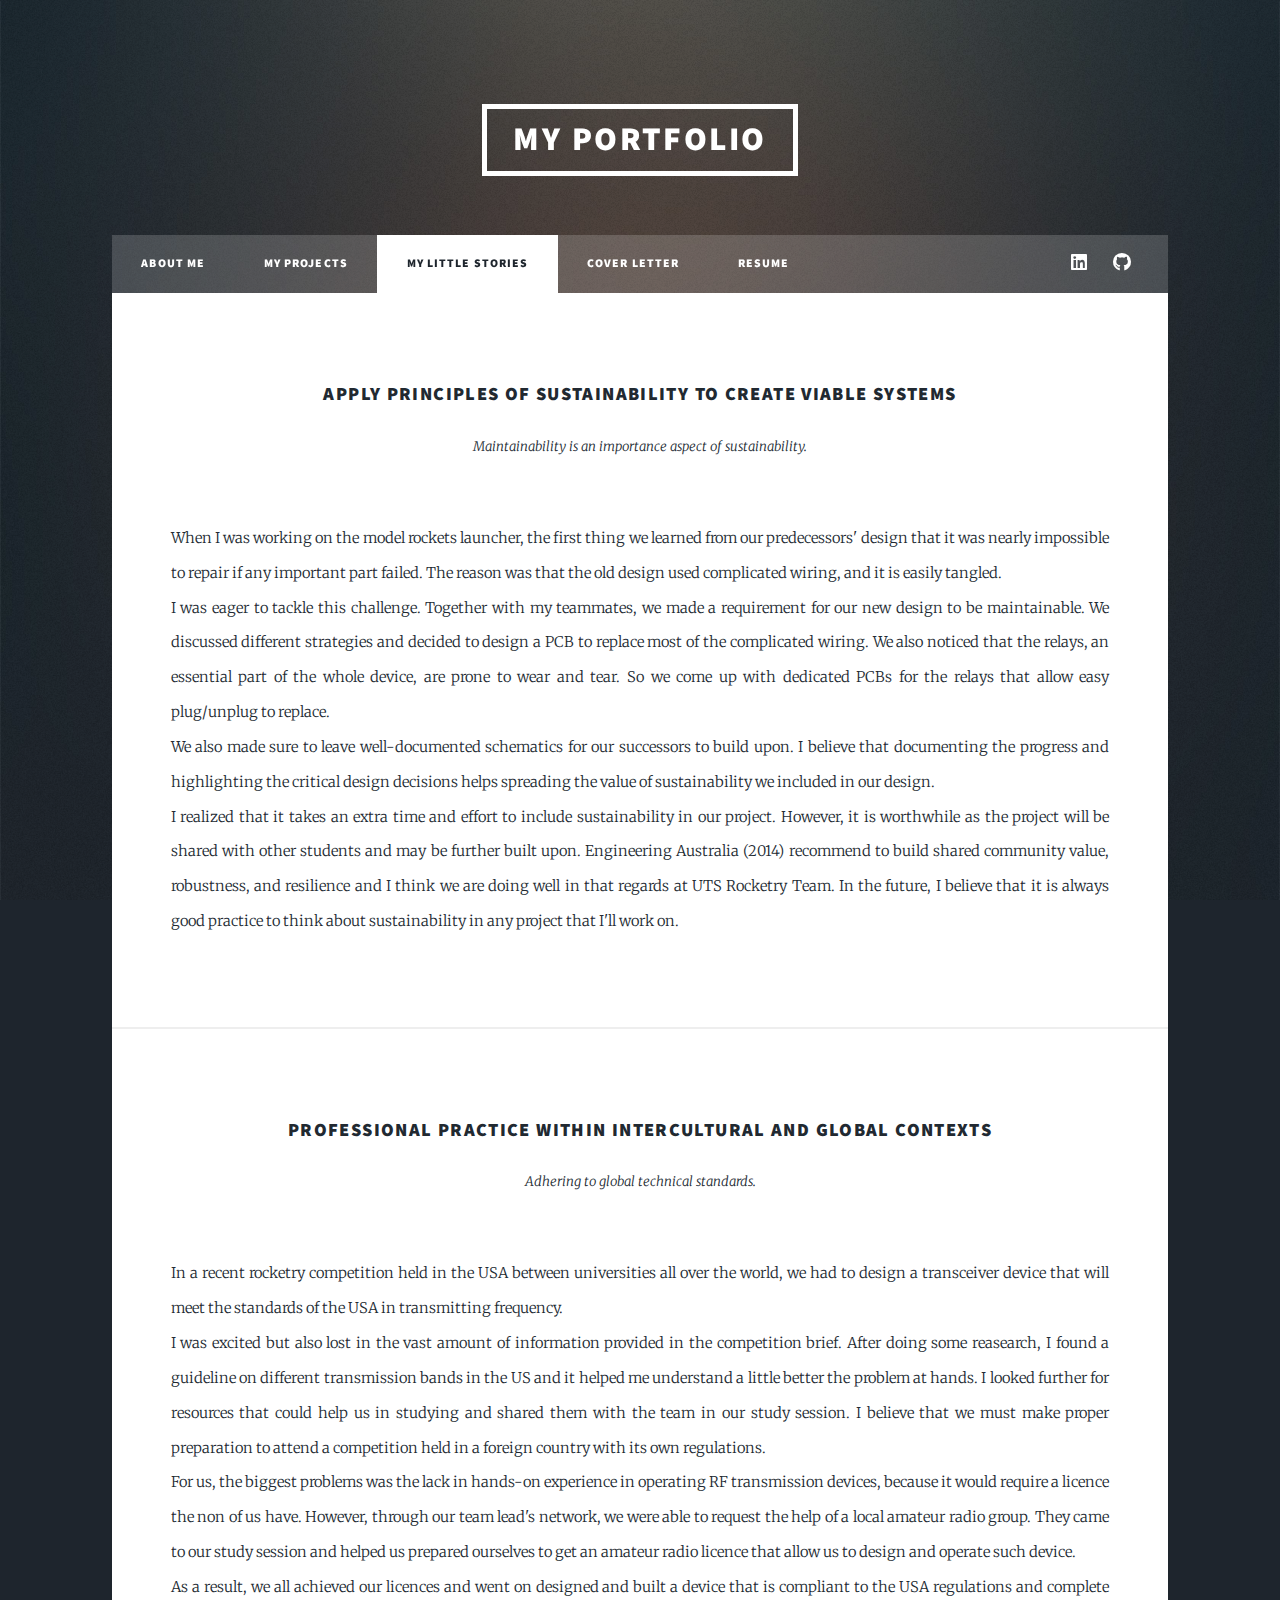
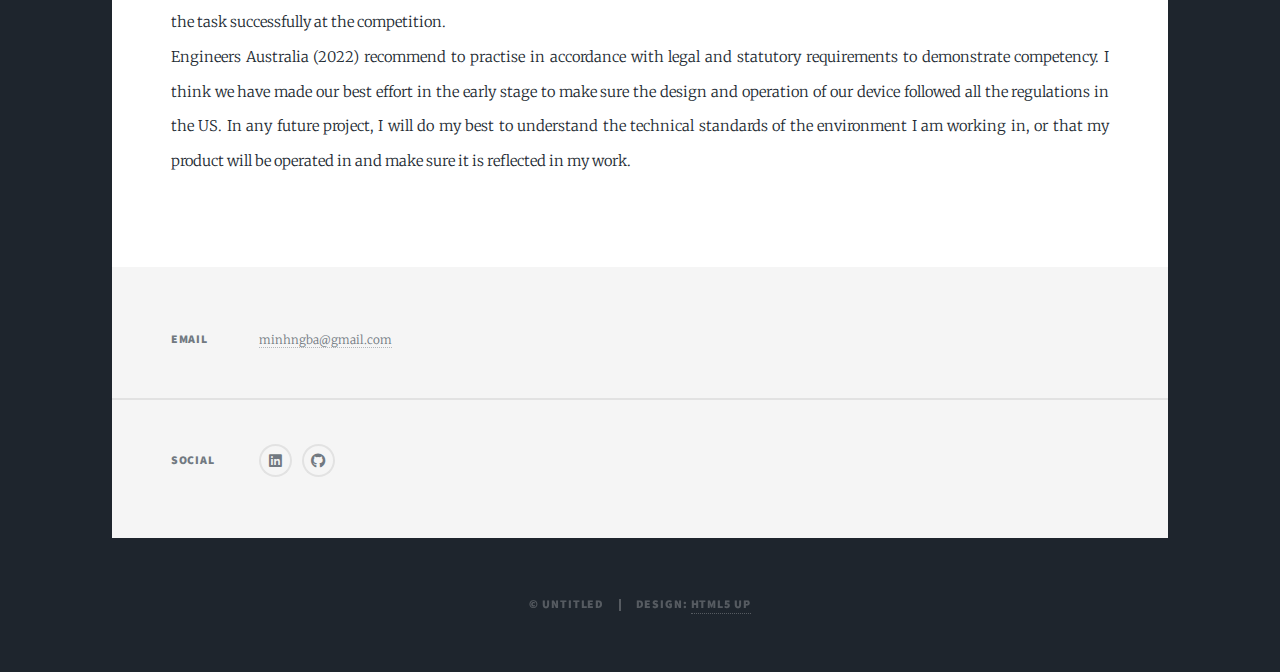
==== commit 593d01e9: "Ullman reflection changes" ====
--- a/stories.html
+++ b/stories.html
@@ -46,17 +46,24 @@
 									<h3>Apply principles of sustainability to create viable systems</h3>
 									<p>Maintainability is an importance aspect of sustainability.</p>
 								</header>
-								<p>When I was working on the model rockets launcher, the first thing we learned from our predecessors' design that it was nearly impossible to repair if any important part failed. The reason was that the old design used complicated wiring, and it is easily tangled.
-									So we made a requirement for our new design to be maintainable. We discussed different strategies and decided to design a PCB to replace most of the complicated wiring. We also made sure to leave well-documented schematics for our successors to build upon.
-									We also noticed that the relays, an essential part of the whole device, are prone to wear and tear. So we come up with dedicated PCBs for the relays that allow easy plug/unplug to replace.
-									The result was a maintainable design and product.</p>
+								<p>When I was working on the model rockets launcher, the first thing we learned from our predecessors' design that it was nearly impossible to repair if any important part failed. The reason was that the old design used complicated wiring, and it is easily tangled.<br> 
+
+									I was eager to tackle this challenge. Together with my teammates, we made a requirement for our new design to be maintainable. We discussed different strategies and decided to design a PCB to replace most of the complicated wiring. We also noticed that the relays, an essential part of the whole device, are prone to wear and tear. So we come up with dedicated PCBs for the relays that allow easy plug/unplug to replace.<br>
+									
+									We also made sure to leave well-documented schematics for our successors to build upon. I believe that documenting the progress and highlighting the critical design decisions helps spreading the value of sustainability we included in our design.<br>
+									
+									I realized that it takes an extra time and effort to include sustainability in our project. However, it is worthwhile as the project will be shared with other students and may be further built upon. Engineering Australia (2014) recommend to build shared community value, robustness, and resilience and I think we are doing well in that regards at UTS Rocketry Team. In the future, I believe that it is always good practice to think about sustainability in any project that I'll work on.</p>
 							</section>
 							<section class="post">
 								<header class="major">
 									<h3>Professional Practice within intercultural and global contexts</h3>
 									<p>Adhering to global technical standards.</p>
 								</header>
-								<p>In a recent rocketry competition held in the USA between universities all over the world, we had to design a transceiver device that will meet the standards of the USA in transmitting frequency. Understanding the importance of the task, my teammates and me formed a study group to support each other in getting a licence that allow us to design and operate such device. I looked for resources that could help us in studying and shared with the team in our study session. As a result, we all achieved our licences and went on designed and built a device that is compliant to the USA regulations and complete the task successfully at the competition.</p>
+								<p>In a recent rocketry competition held in the USA between universities all over the world, we had to design a transceiver device that will meet the standards of the USA in transmitting frequency.<br>
+									I was excited but also lost in the vast amount of information provided in the competition brief. After doing some reasearch, I found a guideline on different transmission bands in the US and it helped me understand a little better the problem at hands. I looked further for resources that could help us in studying and shared them with the team in our study session. I believe that we must make proper preparation to attend a competition held in a foreign country with its own regulations.<br>
+									For us, the biggest problems was the lack in hands-on experience in operating RF transmission devices, because it would require a licence the non of us have. However, through our team lead's network, we were able to request the help of a local amateur radio group. They came to our study session and helped us prepared ourselves to get an amateur radio licence that allow us to design and operate such device.<br>
+									As a result, we all achieved our licences and went on designed and built a device that is compliant to the USA regulations and complete the task successfully at the competition.<br>
+									Engineers Australia (2022) recommend to practise in accordance with legal and statutory requirements to demonstrate competency. I think we have made our best effort in the early stage to make sure the design and operation of our device followed all the regulations in the US. In any future project, I will do my best to understand the technical standards of the environment I am working in, or that my product will be operated in and make sure it is reflected in my work.</p>
 							</section>
 
 					</div>
